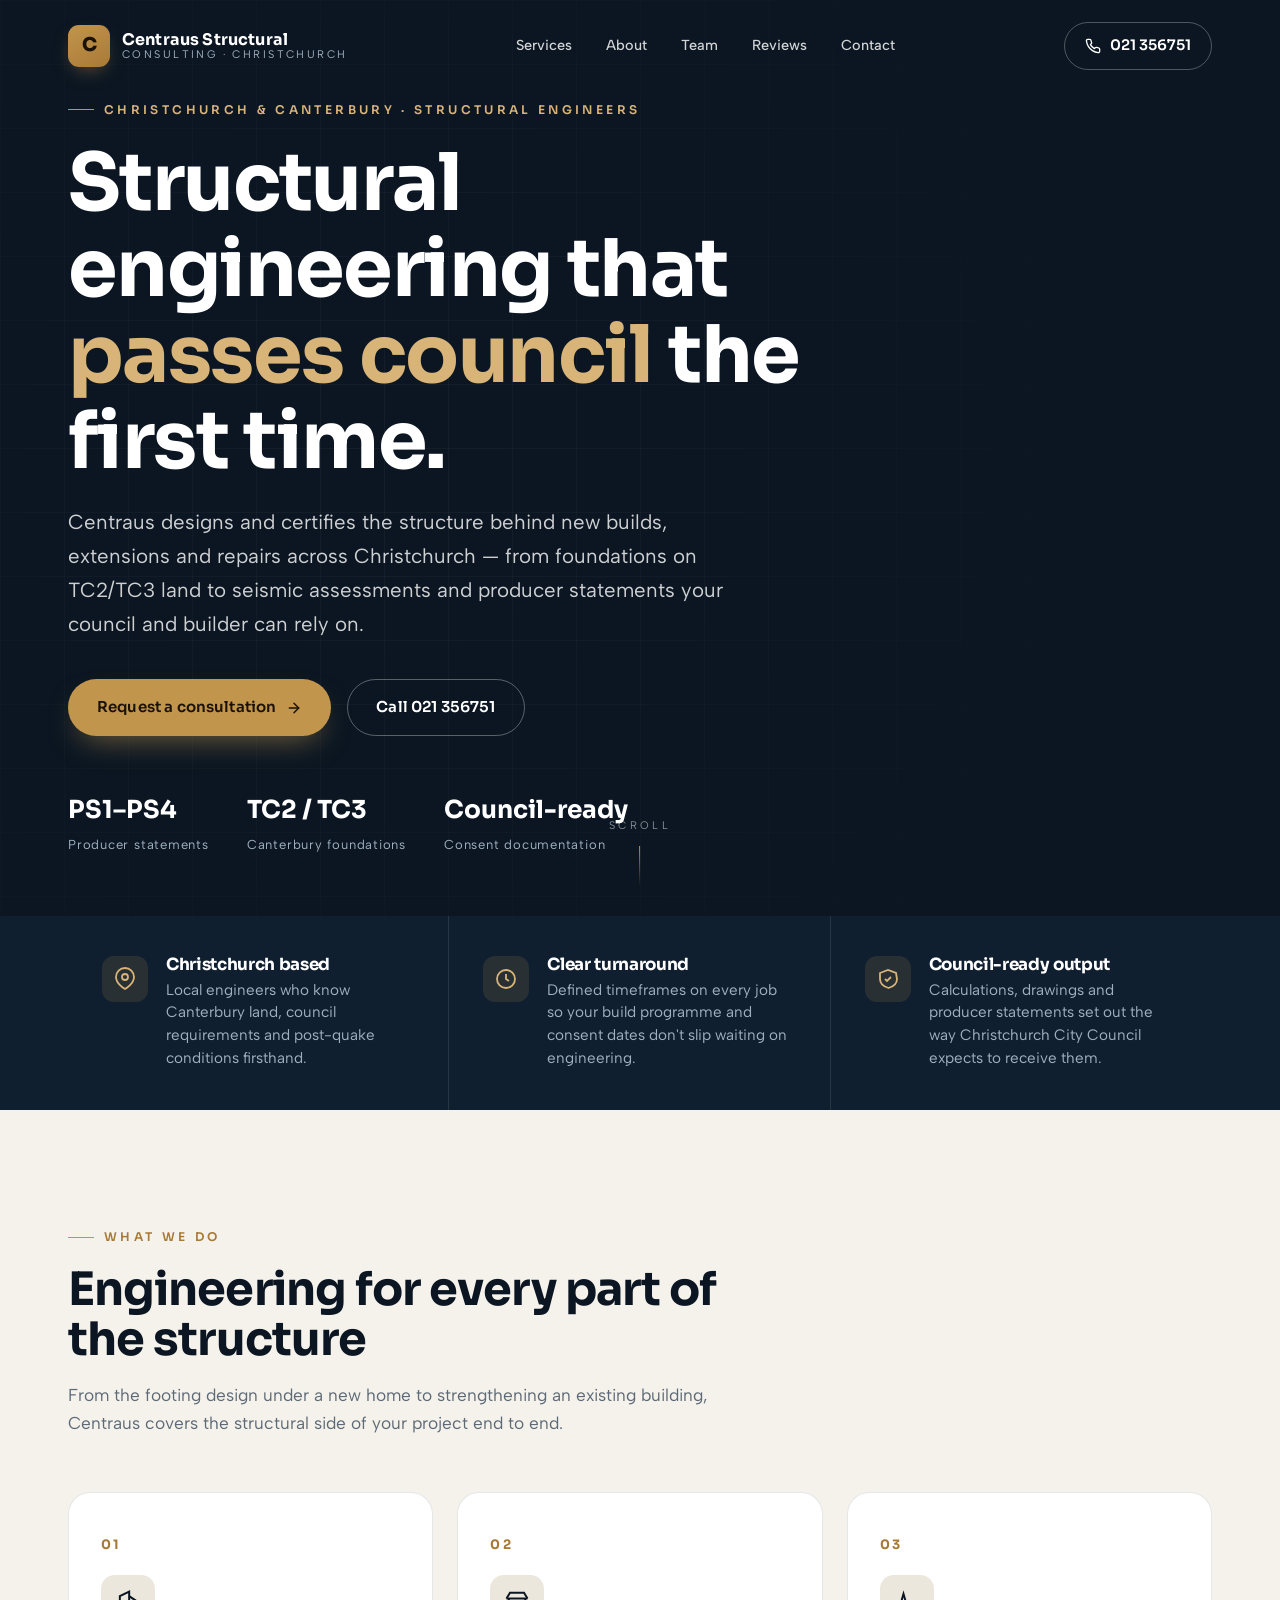
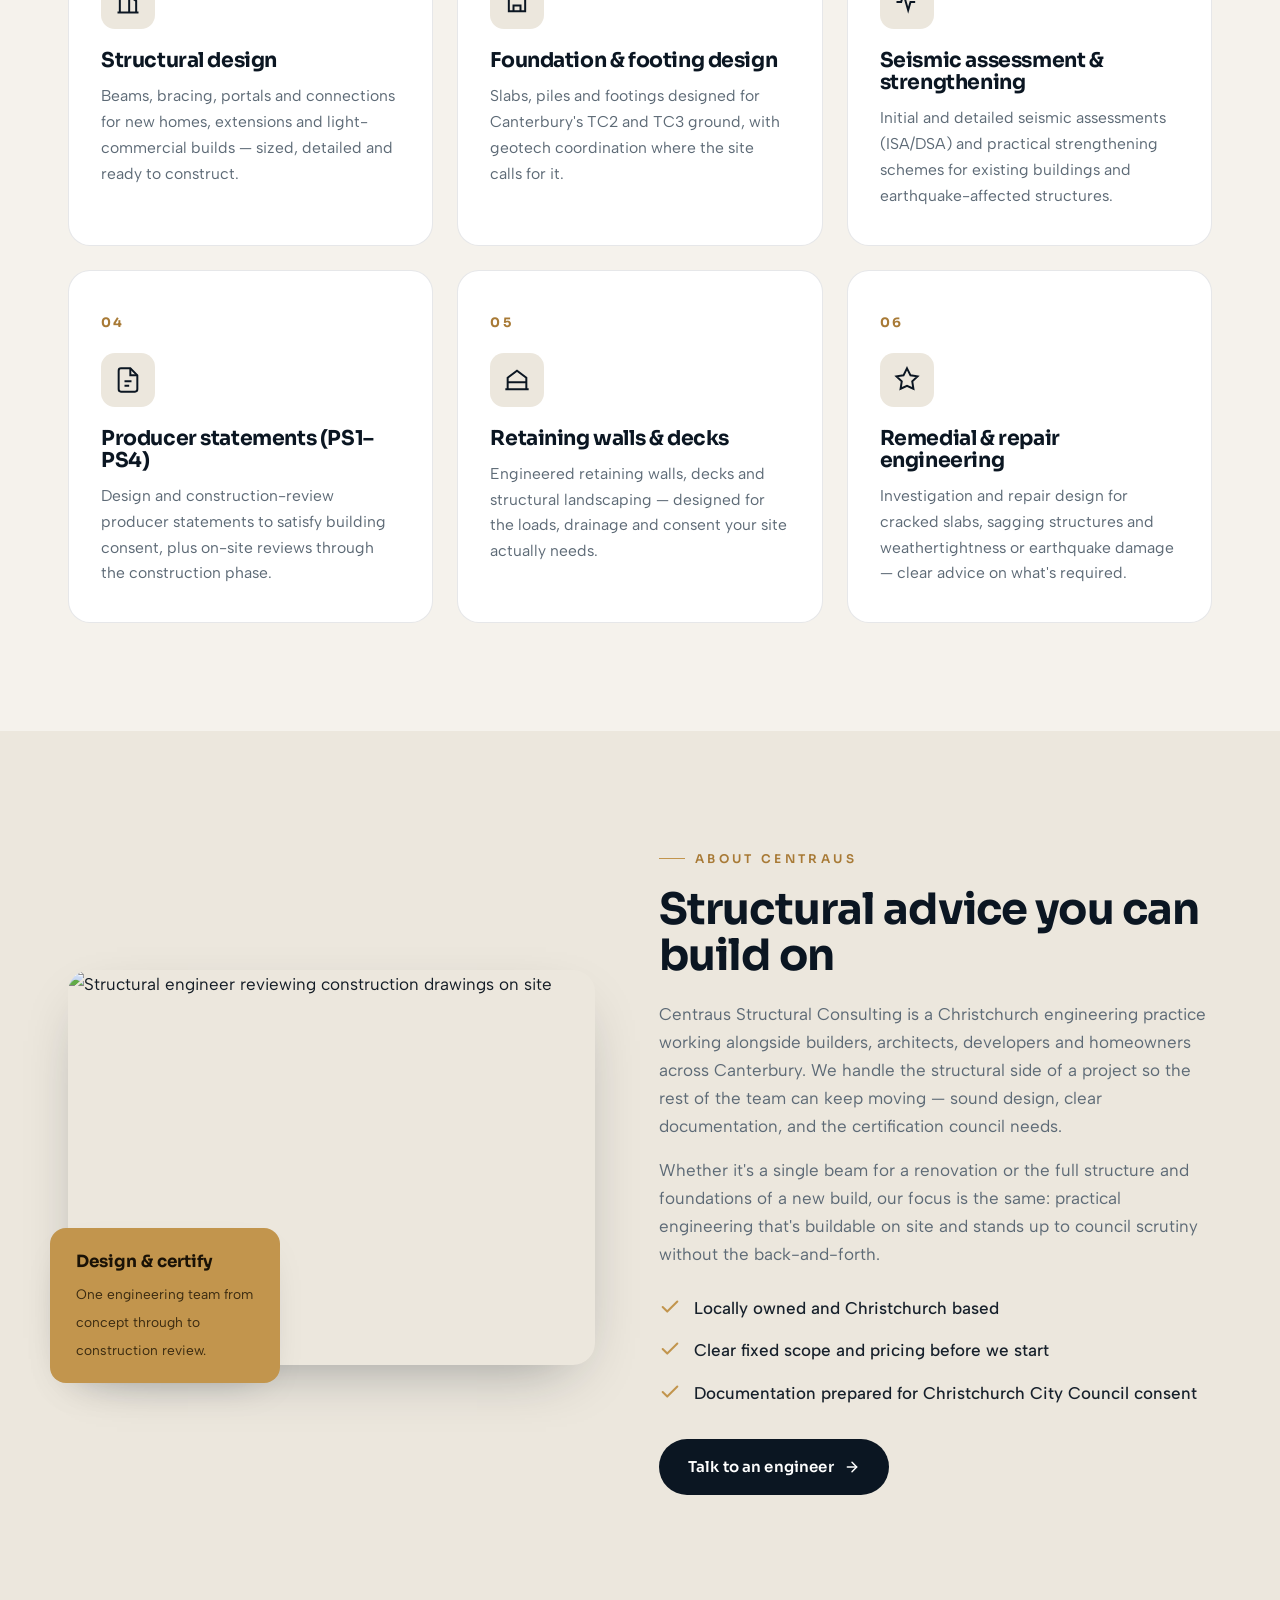
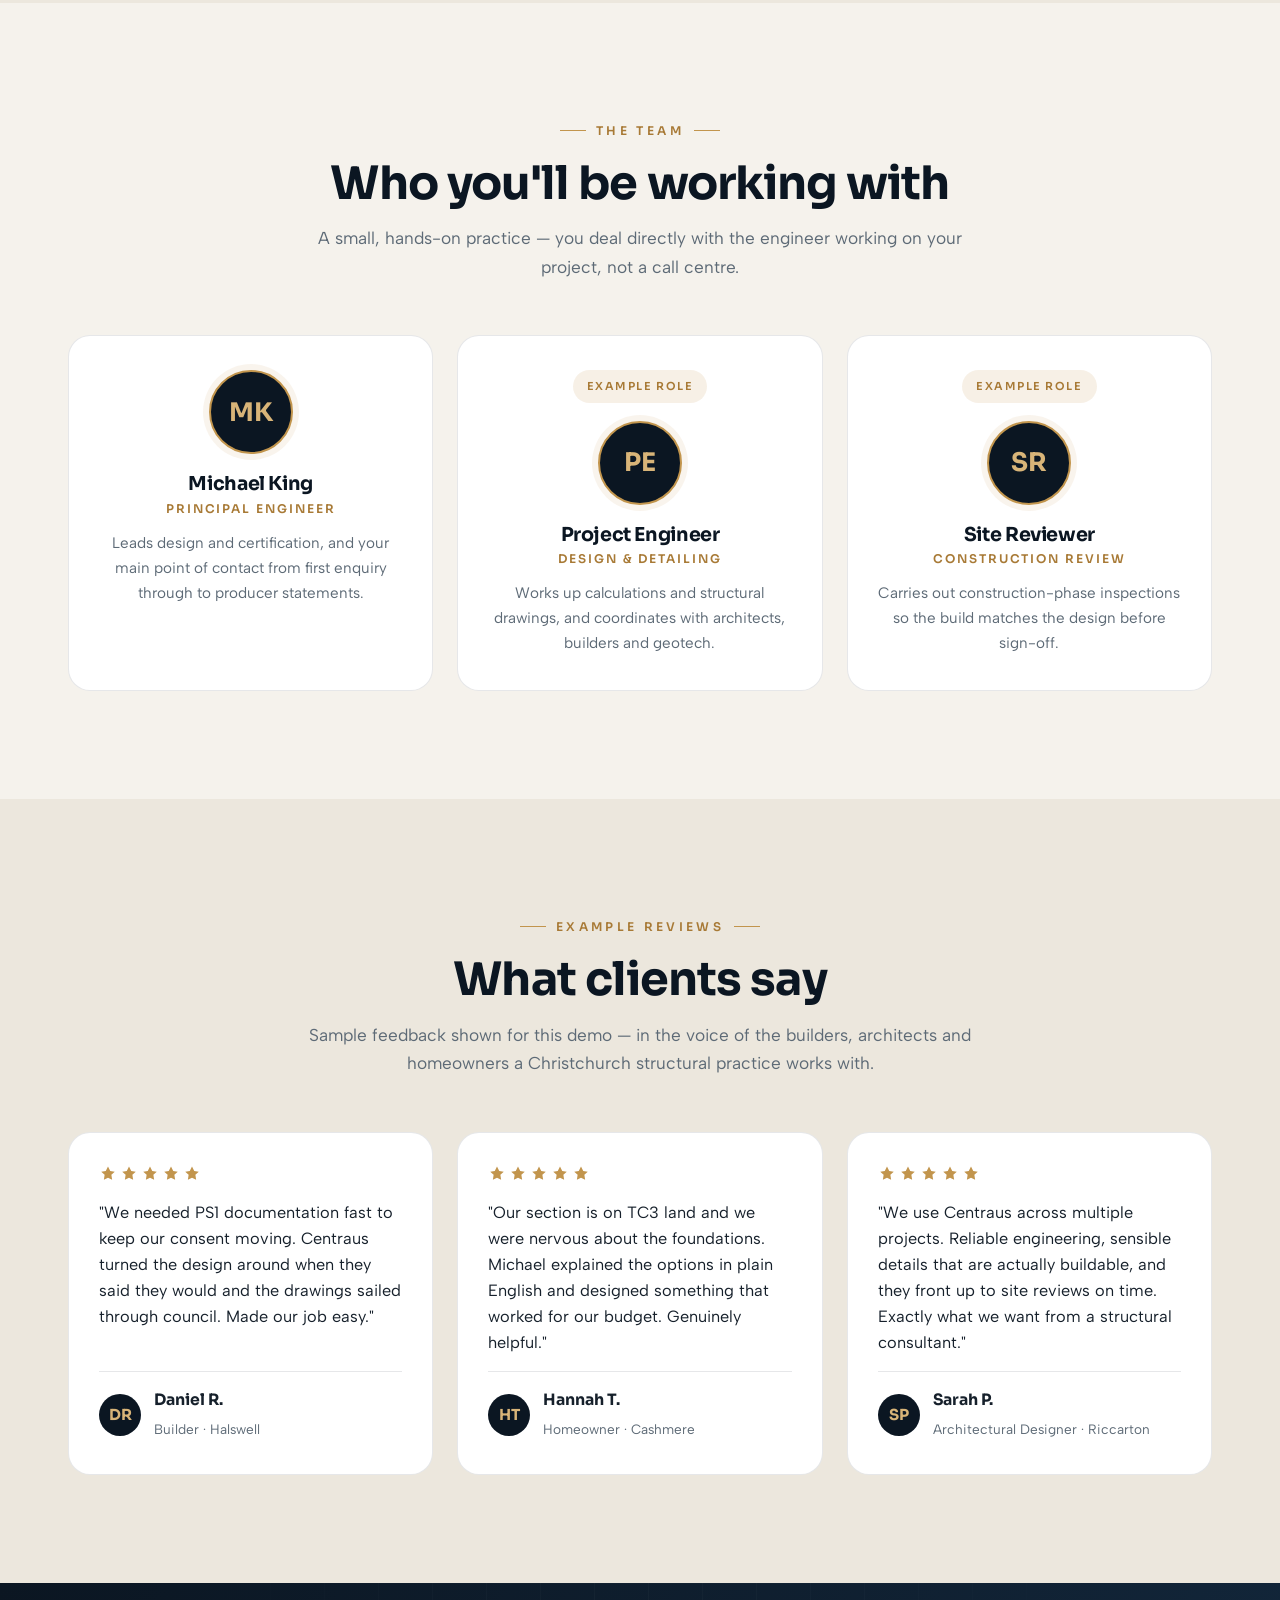
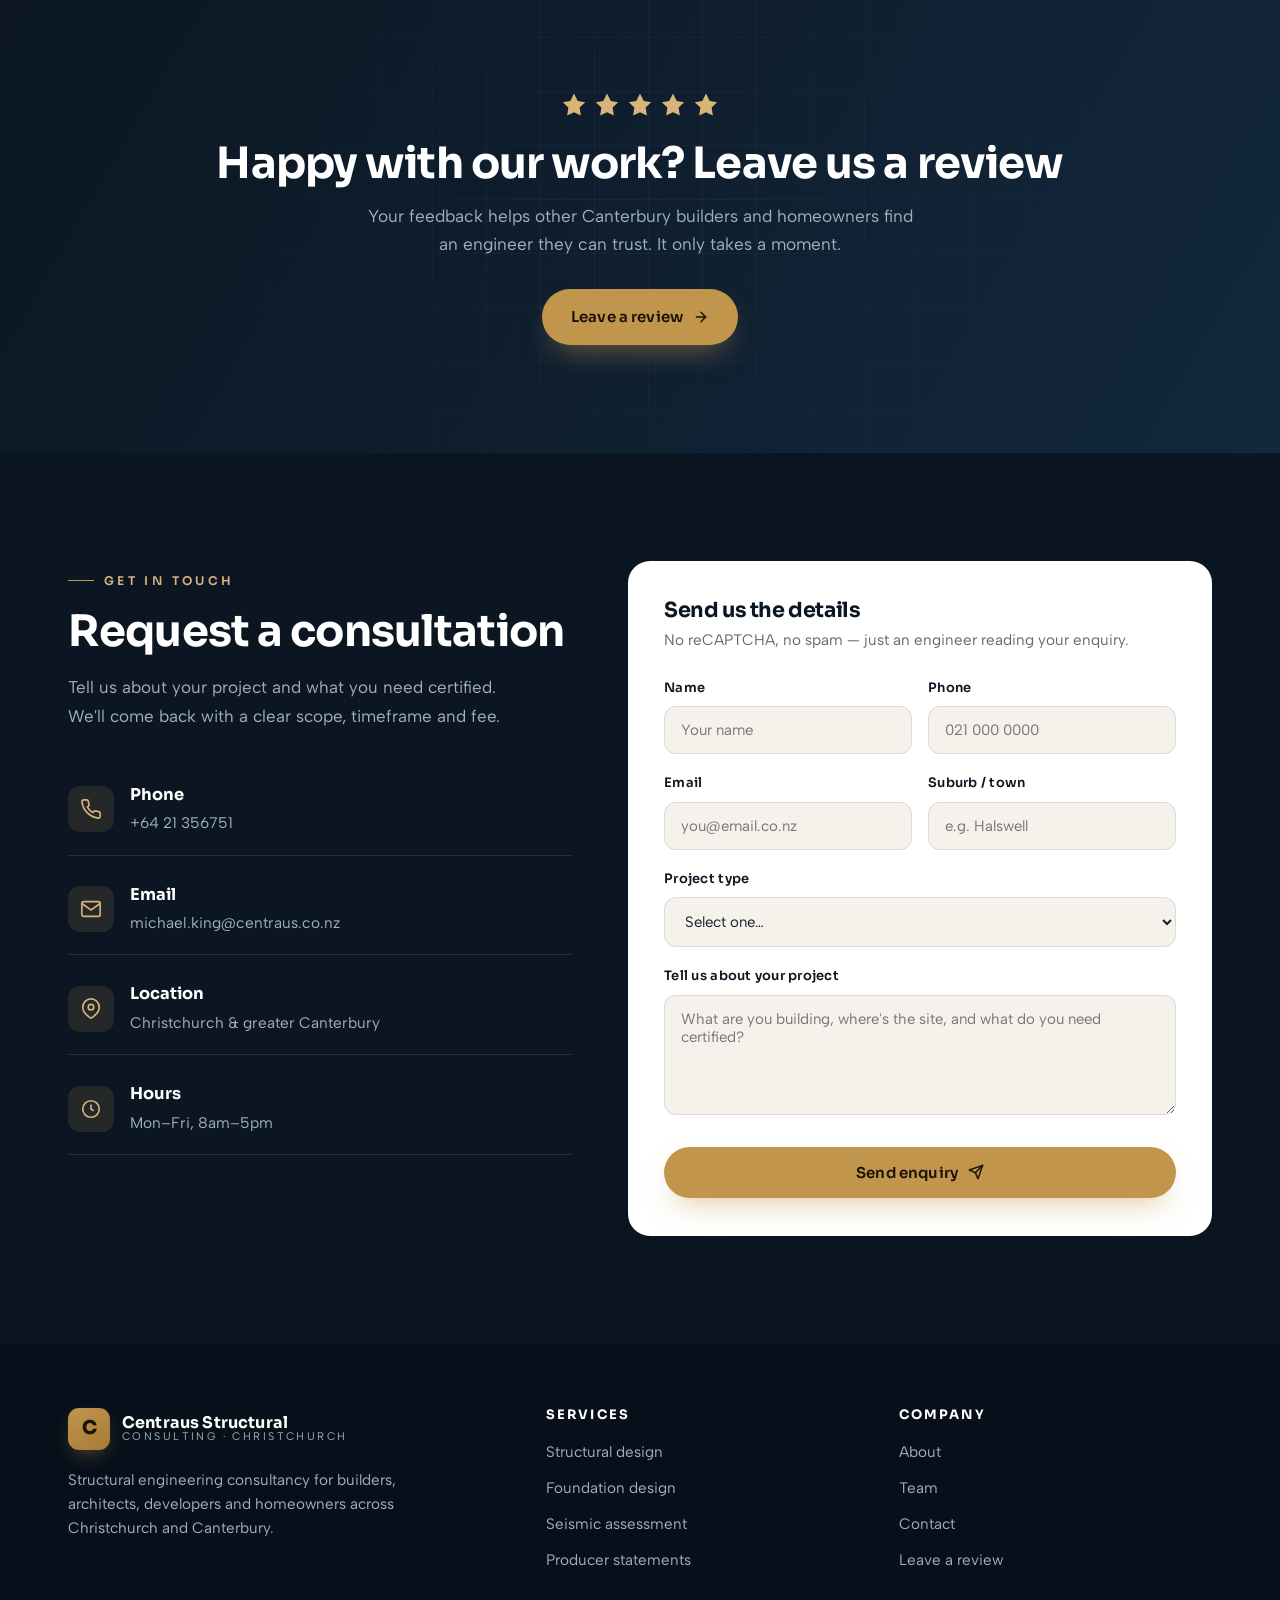
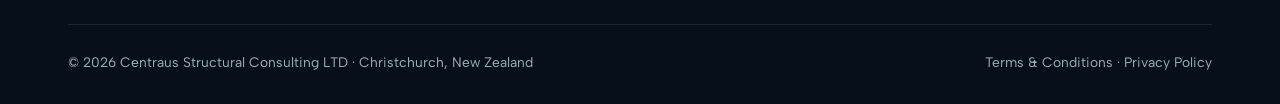
==== index.html @ 7e06d50e "Initial build: Centraus Structural Consulting LTD" ====
<!DOCTYPE html>
<html lang="en-NZ">
<head>
<meta charset="UTF-8">
<meta name="viewport" content="width=device-width, initial-scale=1.0">
<title>Centraus Structural Consulting LTD | Structural Engineers, Christchurch</title>
<meta name="description" content="Christchurch structural engineering consultancy. Structural design, foundation and seismic assessments, producer statements and council-ready documentation for builders, architects, developers and homeowners.">
<meta property="og:title" content="Centraus Structural Consulting LTD | Structural Engineers, Christchurch">
<meta property="og:description" content="Council-ready structural engineering across Christchurch and Canterbury — design, foundations, seismic assessments and producer statements.">
<meta property="og:type" content="website">
<meta property="og:image" content="https://images.unsplash.com/photo-1503387762-592deb58ef4e?w=1200&q=80&auto=format&fit=crop">
<link rel="icon" href="data:image/svg+xml,%3Csvg xmlns='http://www.w3.org/2000/svg' viewBox='0 0 100 100'%3E%3Crect width='100' height='100' rx='22' fill='%230b1622'/%3E%3Ctext x='50' y='68' font-family='Arial' font-size='54' font-weight='bold' fill='%23c2954d' text-anchor='middle'%3EC%3C/text%3E%3C/svg%3E">
<link rel="preconnect" href="https://fonts.googleapis.com">
<link rel="preconnect" href="https://fonts.gstatic.com" crossorigin>
<link href="https://fonts.googleapis.com/css2?family=Sora:wght@400;600;700;800&family=Albert+Sans:wght@400;500;600;700&display=swap" rel="stylesheet">
<link rel="stylesheet" href="styles.css">
</head>
<body>

<!-- Intro overlay -->
<div class="intro" id="intro">
  <div class="intro-mark">CENTR<span>A</span>US</div>
  <div class="intro-bar"></div>
  <div class="intro-sub">Structural Consulting · Christchurch</div>
</div>

<!-- Nav -->
<header class="nav" id="nav">
  <div class="wrap nav-inner">
    <a href="index.html" class="brand">
      <div class="brand-logo">C</div>
      <div class="brand-text">
        <span class="brand-name">Centraus Structural</span>
        <span class="brand-tag">Consulting · Christchurch</span>
      </div>
    </a>
    <nav class="nav-links" id="navLinks">
      <a href="#services">Services</a>
      <a href="#about">About</a>
      <a href="#team">Team</a>
      <a href="#reviews">Reviews</a>
      <a href="#contact">Contact</a>
    </nav>
    <a href="tel:+6421356751" class="nav-phone">
      <svg width="16" height="16" viewBox="0 0 24 24" fill="none" stroke="currentColor" stroke-width="2" stroke-linecap="round" stroke-linejoin="round"><path d="M22 16.92v3a2 2 0 0 1-2.18 2 19.79 19.79 0 0 1-8.63-3.07 19.5 19.5 0 0 1-6-6 19.79 19.79 0 0 1-3.07-8.67A2 2 0 0 1 4.11 2h3a2 2 0 0 1 2 1.72c.13.96.36 1.9.7 2.81a2 2 0 0 1-.45 2.11L8.09 9.91a16 16 0 0 0 6 6l1.27-1.27a2 2 0 0 1 2.11-.45c.91.34 1.85.57 2.81.7A2 2 0 0 1 22 16.92z"/></svg>
      021 356751
    </a>
    <button class="nav-toggle" id="navToggle" aria-label="Menu"><span></span><span></span><span></span></button>
  </div>
</header>

<!-- Hero -->
<section class="hero" id="home">
  <div class="hero-slides" id="heroSlides">
    <div class="hero-slide active" style="background-image:url('https://images.unsplash.com/photo-1503387762-592deb58ef4e?w=1900&q=80&auto=format&fit=crop')"></div>
    <div class="hero-slide" data-bg="https://images.unsplash.com/photo-1541888946425-d81bb19240f5?w=1900&q=80&auto=format&fit=crop"></div>
    <div class="hero-slide" data-bg="https://images.unsplash.com/photo-1590725140246-20acdee442be?w=1900&q=80&auto=format&fit=crop"></div>
    <div class="hero-slide" data-bg="https://images.unsplash.com/photo-1504307651254-35680f356dfd?w=1900&q=80&auto=format&fit=crop"></div>
  </div>
  <div class="hero-overlay"></div>
  <div class="hero-grid-lines"></div>
  <div class="hero-inner wrap">
    <span class="eyebrow hero-eyebrow">Christchurch &amp; Canterbury · Structural Engineers</span>
    <h1>Structural engineering that <em>passes council</em> the first time.</h1>
    <p class="hero-lead">Centraus designs and certifies the structure behind new builds, extensions and repairs across Christchurch — from foundations on TC2/TC3 land to seismic assessments and producer statements your council and builder can rely on.</p>
    <div class="hero-cta">
      <a href="#contact" class="btn btn-primary">Request a consultation
        <svg width="16" height="16" viewBox="0 0 24 24" fill="none" stroke="currentColor" stroke-width="2.2" stroke-linecap="round" stroke-linejoin="round"><line x1="5" y1="12" x2="19" y2="12"/><polyline points="12 5 19 12 12 19"/></svg>
      </a>
      <a href="tel:+6421356751" class="btn btn-ghost">Call 021 356751</a>
    </div>
    <div class="hero-meta">
      <div class="mi"><b>PS1–PS4</b><span>Producer statements</span></div>
      <div class="mi"><b>TC2 / TC3</b><span>Canterbury foundations</span></div>
      <div class="mi"><b>Council-ready</b><span>Consent documentation</span></div>
    </div>
  </div>
  <div class="scroll-hint">Scroll</div>
</section>

<!-- Trust strip -->
<section class="trust">
  <div class="wrap">
    <div class="trust-grid">
      <div class="trust-item reveal">
        <div class="trust-ic"><svg viewBox="0 0 24 24" fill="none" stroke="currentColor" stroke-width="1.8"><path d="M21 10c0 7-9 12-9 12s-9-5-9-12a9 9 0 0 1 18 0z"/><circle cx="12" cy="10" r="3"/></svg></div>
        <div><h4>Christchurch based</h4><p>Local engineers who know Canterbury land, council requirements and post-quake conditions firsthand.</p></div>
      </div>
      <div class="trust-item reveal d1">
        <div class="trust-ic"><svg viewBox="0 0 24 24" fill="none" stroke="currentColor" stroke-width="1.8"><circle cx="12" cy="12" r="9"/><polyline points="12 7 12 12 15 14"/></svg></div>
        <div><h4>Clear turnaround</h4><p>Defined timeframes on every job so your build programme and consent dates don't slip waiting on engineering.</p></div>
      </div>
      <div class="trust-item reveal d2">
        <div class="trust-ic"><svg viewBox="0 0 24 24" fill="none" stroke="currentColor" stroke-width="1.8"><path d="M9 12l2 2 4-4"/><path d="M21 12c0 5-3.5 7.5-8.5 9C7.5 19.5 4 17 4 12V6l8-3 8 3z"/></svg></div>
        <div><h4>Council-ready output</h4><p>Calculations, drawings and producer statements set out the way Christchurch City Council expects to receive them.</p></div>
      </div>
    </div>
  </div>
</section>

<!-- Services -->
<section class="sec band-light" id="services">
  <div class="wrap">
    <div class="sec-head reveal">
      <span class="eyebrow">What we do</span>
      <h2>Engineering for every part of the structure</h2>
      <p>From the footing design under a new home to strengthening an existing building, Centraus covers the structural side of your project end to end.</p>
    </div>
    <div class="svc-grid">
      <article class="svc-card reveal">
        <span class="svc-num">01</span>
        <div class="svc-ic"><svg viewBox="0 0 24 24" fill="none" stroke="currentColor" stroke-width="1.7"><path d="M3 21h18"/><path d="M5 21V7l8-4v18"/><path d="M19 21V11l-6-4"/><path d="M9 9v.01M9 12v.01M9 15v.01"/></svg></div>
        <h3>Structural design</h3>
        <p>Beams, bracing, portals and connections for new homes, extensions and light-commercial builds — sized, detailed and ready to construct.</p>
      </article>
      <article class="svc-card reveal d1">
        <span class="svc-num">02</span>
        <div class="svc-ic"><svg viewBox="0 0 24 24" fill="none" stroke="currentColor" stroke-width="1.7"><path d="M3 9h18"/><path d="M3 9l3-5h12l3 5"/><path d="M5 9v11h14V9"/><path d="M9 20v-5h6v5"/></svg></div>
        <h3>Foundation &amp; footing design</h3>
        <p>Slabs, piles and footings designed for Canterbury's TC2 and TC3 ground, with geotech coordination where the site calls for it.</p>
      </article>
      <article class="svc-card reveal d2">
        <span class="svc-num">03</span>
        <div class="svc-ic"><svg viewBox="0 0 24 24" fill="none" stroke="currentColor" stroke-width="1.7"><path d="M3 12h4l2-7 4 14 2-7h4"/></svg></div>
        <h3>Seismic assessment &amp; strengthening</h3>
        <p>Initial and detailed seismic assessments (ISA/DSA) and practical strengthening schemes for existing buildings and earthquake-affected structures.</p>
      </article>
      <article class="svc-card reveal">
        <span class="svc-num">04</span>
        <div class="svc-ic"><svg viewBox="0 0 24 24" fill="none" stroke="currentColor" stroke-width="1.7"><path d="M14 2H6a2 2 0 0 0-2 2v16a2 2 0 0 0 2 2h12a2 2 0 0 0 2-2V8z"/><polyline points="14 2 14 8 20 8"/><line x1="9" y1="13" x2="15" y2="13"/><line x1="9" y1="17" x2="13" y2="17"/></svg></div>
        <h3>Producer statements (PS1–PS4)</h3>
        <p>Design and construction-review producer statements to satisfy building consent, plus on-site reviews through the construction phase.</p>
      </article>
      <article class="svc-card reveal d1">
        <span class="svc-num">05</span>
        <div class="svc-ic"><svg viewBox="0 0 24 24" fill="none" stroke="currentColor" stroke-width="1.7"><path d="M2 20h20"/><path d="M4 20V10l8-6 8 6v10"/><path d="M4 14h16"/></svg></div>
        <h3>Retaining walls &amp; decks</h3>
        <p>Engineered retaining walls, decks and structural landscaping — designed for the loads, drainage and consent your site actually needs.</p>
      </article>
      <article class="svc-card reveal d2">
        <span class="svc-num">06</span>
        <div class="svc-ic"><svg viewBox="0 0 24 24" fill="none" stroke="currentColor" stroke-width="1.7"><path d="M12 2l3 6 6 .9-4.5 4.2 1 6.4L12 17l-5.5 2.5 1-6.4L3 8.9 9 8z"/></svg></div>
        <h3>Remedial &amp; repair engineering</h3>
        <p>Investigation and repair design for cracked slabs, sagging structures and weathertightness or earthquake damage — clear advice on what's required.</p>
      </article>
    </div>
  </div>
</section>

<!-- About -->
<section class="sec band-bone" id="about">
  <div class="wrap about-grid">
    <div class="about-media reveal">
      <div class="about-img">
        <img src="https://images.unsplash.com/photo-1581094794329-c8112a89af12?w=1100&q=80&auto=format&fit=crop" alt="Structural engineer reviewing construction drawings on site" loading="lazy" width="1100" height="825">
      </div>
      <div class="about-tag">
        <b>Design &amp; certify</b>
        <span>One engineering team from concept through to construction review.</span>
      </div>
    </div>
    <div class="about-copy reveal d1">
      <span class="eyebrow">About Centraus</span>
      <h2>Structural advice you can build on</h2>
      <p>Centraus Structural Consulting is a Christchurch engineering practice working alongside builders, architects, developers and homeowners across Canterbury. We handle the structural side of a project so the rest of the team can keep moving — sound design, clear documentation, and the certification council needs.</p>
      <p>Whether it's a single beam for a renovation or the full structure and foundations of a new build, our focus is the same: practical engineering that's buildable on site and stands up to council scrutiny without the back-and-forth.</p>
      <ul class="checklist">
        <li><svg viewBox="0 0 24 24" fill="none" stroke="currentColor" stroke-width="2.2" stroke-linecap="round" stroke-linejoin="round"><polyline points="20 6 9 17 4 12"/></svg>Locally owned and Christchurch based</li>
        <li><svg viewBox="0 0 24 24" fill="none" stroke="currentColor" stroke-width="2.2" stroke-linecap="round" stroke-linejoin="round"><polyline points="20 6 9 17 4 12"/></svg>Clear fixed scope and pricing before we start</li>
        <li><svg viewBox="0 0 24 24" fill="none" stroke="currentColor" stroke-width="2.2" stroke-linecap="round" stroke-linejoin="round"><polyline points="20 6 9 17 4 12"/></svg>Documentation prepared for Christchurch City Council consent</li>
      </ul>
      <a href="#contact" class="btn btn-dark">Talk to an engineer
        <svg width="16" height="16" viewBox="0 0 24 24" fill="none" stroke="currentColor" stroke-width="2.2" stroke-linecap="round" stroke-linejoin="round"><line x1="5" y1="12" x2="19" y2="12"/><polyline points="12 5 19 12 12 19"/></svg>
      </a>
    </div>
  </div>
</section>

<!-- Team -->
<section class="sec band-light" id="team">
  <div class="wrap">
    <div class="sec-head center reveal">
      <span class="eyebrow center">The team</span>
      <h2>Who you'll be working with</h2>
      <p>A small, hands-on practice — you deal directly with the engineer working on your project, not a call centre.</p>
    </div>
    <div class="crew-grid">
      <article class="crew-card reveal">
        <div class="crew-avatar">MK</div>
        <h3>Michael King</h3>
        <div class="crew-role">Principal Engineer</div>
        <p>Leads design and certification, and your main point of contact from first enquiry through to producer statements.</p>
      </article>
      <article class="crew-card reveal d1">
        <span class="badge">Example role</span>
        <div class="crew-avatar">PE</div>
        <h3>Project Engineer</h3>
        <div class="crew-role">Design &amp; Detailing</div>
        <p>Works up calculations and structural drawings, and coordinates with architects, builders and geotech.</p>
      </article>
      <article class="crew-card reveal d2">
        <span class="badge">Example role</span>
        <div class="crew-avatar">SR</div>
        <h3>Site Reviewer</h3>
        <div class="crew-role">Construction Review</div>
        <p>Carries out construction-phase inspections so the build matches the design before sign-off.</p>
      </article>
    </div>
  </div>
</section>

<!-- Reviews -->
<section class="sec band-bone" id="reviews">
  <div class="wrap">
    <div class="sec-head center reveal">
      <span class="eyebrow center">Example reviews</span>
      <h2>What clients say</h2>
      <p>Sample feedback shown for this demo — in the voice of the builders, architects and homeowners a Christchurch structural practice works with.</p>
    </div>
    <div class="rev-grid">
      <article class="rev-card reveal">
        <div class="stars">
          <svg viewBox="0 0 24 24" fill="currentColor"><path d="M12 2l3 6 6 .9-4.5 4.2 1 6.4L12 17l-5.5 2.5 1-6.4L3 8.9 9 8z"/></svg>
          <svg viewBox="0 0 24 24" fill="currentColor"><path d="M12 2l3 6 6 .9-4.5 4.2 1 6.4L12 17l-5.5 2.5 1-6.4L3 8.9 9 8z"/></svg>
          <svg viewBox="0 0 24 24" fill="currentColor"><path d="M12 2l3 6 6 .9-4.5 4.2 1 6.4L12 17l-5.5 2.5 1-6.4L3 8.9 9 8z"/></svg>
          <svg viewBox="0 0 24 24" fill="currentColor"><path d="M12 2l3 6 6 .9-4.5 4.2 1 6.4L12 17l-5.5 2.5 1-6.4L3 8.9 9 8z"/></svg>
          <svg viewBox="0 0 24 24" fill="currentColor"><path d="M12 2l3 6 6 .9-4.5 4.2 1 6.4L12 17l-5.5 2.5 1-6.4L3 8.9 9 8z"/></svg>
        </div>
        <p>"We needed PS1 documentation fast to keep our consent moving. Centraus turned the design around when they said they would and the drawings sailed through council. Made our job easy."</p>
        <div class="rev-who"><div class="rev-ini">DR</div><div><b>Daniel R.</b><span>Builder · Halswell</span></div></div>
      </article>
      <article class="rev-card reveal d1">
        <div class="stars">
          <svg viewBox="0 0 24 24" fill="currentColor"><path d="M12 2l3 6 6 .9-4.5 4.2 1 6.4L12 17l-5.5 2.5 1-6.4L3 8.9 9 8z"/></svg>
          <svg viewBox="0 0 24 24" fill="currentColor"><path d="M12 2l3 6 6 .9-4.5 4.2 1 6.4L12 17l-5.5 2.5 1-6.4L3 8.9 9 8z"/></svg>
          <svg viewBox="0 0 24 24" fill="currentColor"><path d="M12 2l3 6 6 .9-4.5 4.2 1 6.4L12 17l-5.5 2.5 1-6.4L3 8.9 9 8z"/></svg>
          <svg viewBox="0 0 24 24" fill="currentColor"><path d="M12 2l3 6 6 .9-4.5 4.2 1 6.4L12 17l-5.5 2.5 1-6.4L3 8.9 9 8z"/></svg>
          <svg viewBox="0 0 24 24" fill="currentColor"><path d="M12 2l3 6 6 .9-4.5 4.2 1 6.4L12 17l-5.5 2.5 1-6.4L3 8.9 9 8z"/></svg>
        </div>
        <p>"Our section is on TC3 land and we were nervous about the foundations. Michael explained the options in plain English and designed something that worked for our budget. Genuinely helpful."</p>
        <div class="rev-who"><div class="rev-ini">HT</div><div><b>Hannah T.</b><span>Homeowner · Cashmere</span></div></div>
      </article>
      <article class="rev-card reveal d2">
        <div class="stars">
          <svg viewBox="0 0 24 24" fill="currentColor"><path d="M12 2l3 6 6 .9-4.5 4.2 1 6.4L12 17l-5.5 2.5 1-6.4L3 8.9 9 8z"/></svg>
          <svg viewBox="0 0 24 24" fill="currentColor"><path d="M12 2l3 6 6 .9-4.5 4.2 1 6.4L12 17l-5.5 2.5 1-6.4L3 8.9 9 8z"/></svg>
          <svg viewBox="0 0 24 24" fill="currentColor"><path d="M12 2l3 6 6 .9-4.5 4.2 1 6.4L12 17l-5.5 2.5 1-6.4L3 8.9 9 8z"/></svg>
          <svg viewBox="0 0 24 24" fill="currentColor"><path d="M12 2l3 6 6 .9-4.5 4.2 1 6.4L12 17l-5.5 2.5 1-6.4L3 8.9 9 8z"/></svg>
          <svg viewBox="0 0 24 24" fill="currentColor"><path d="M12 2l3 6 6 .9-4.5 4.2 1 6.4L12 17l-5.5 2.5 1-6.4L3 8.9 9 8z"/></svg>
        </div>
        <p>"We use Centraus across multiple projects. Reliable engineering, sensible details that are actually buildable, and they front up to site reviews on time. Exactly what we want from a structural consultant."</p>
        <div class="rev-who"><div class="rev-ini">SP</div><div><b>Sarah P.</b><span>Architectural Designer · Riccarton</span></div></div>
      </article>
    </div>
  </div>
</section>

<!-- Review funnel banner -->
<section class="sec funnel">
  <div class="wrap">
    <div class="stars">
      <svg viewBox="0 0 24 24" fill="currentColor"><path d="M12 2l3 6 6 .9-4.5 4.2 1 6.4L12 17l-5.5 2.5 1-6.4L3 8.9 9 8z"/></svg>
      <svg viewBox="0 0 24 24" fill="currentColor"><path d="M12 2l3 6 6 .9-4.5 4.2 1 6.4L12 17l-5.5 2.5 1-6.4L3 8.9 9 8z"/></svg>
      <svg viewBox="0 0 24 24" fill="currentColor"><path d="M12 2l3 6 6 .9-4.5 4.2 1 6.4L12 17l-5.5 2.5 1-6.4L3 8.9 9 8z"/></svg>
      <svg viewBox="0 0 24 24" fill="currentColor"><path d="M12 2l3 6 6 .9-4.5 4.2 1 6.4L12 17l-5.5 2.5 1-6.4L3 8.9 9 8z"/></svg>
      <svg viewBox="0 0 24 24" fill="currentColor"><path d="M12 2l3 6 6 .9-4.5 4.2 1 6.4L12 17l-5.5 2.5 1-6.4L3 8.9 9 8z"/></svg>
    </div>
    <h2>Happy with our work? Leave us a review</h2>
    <p>Your feedback helps other Canterbury builders and homeowners find an engineer they can trust. It only takes a moment.</p>
    <a href="review.html" class="btn btn-primary">Leave a review
      <svg width="16" height="16" viewBox="0 0 24 24" fill="none" stroke="currentColor" stroke-width="2.2" stroke-linecap="round" stroke-linejoin="round"><line x1="5" y1="12" x2="19" y2="12"/><polyline points="12 5 19 12 12 19"/></svg>
    </a>
  </div>
</section>

<!-- Contact -->
<section class="sec band-dark" id="contact">
  <div class="wrap contact-grid">
    <div class="contact-info reveal">
      <span class="eyebrow">Get in touch</span>
      <h2>Request a consultation</h2>
      <p>Tell us about your project and what you need certified. We'll come back with a clear scope, timeframe and fee.</p>
      <div class="cinfo-list">
        <div class="cinfo">
          <div class="cinfo-ic"><svg viewBox="0 0 24 24" fill="none" stroke="currentColor" stroke-width="1.8"><path d="M22 16.92v3a2 2 0 0 1-2.18 2 19.79 19.79 0 0 1-8.63-3.07 19.5 19.5 0 0 1-6-6 19.79 19.79 0 0 1-3.07-8.67A2 2 0 0 1 4.11 2h3a2 2 0 0 1 2 1.72c.13.96.36 1.9.7 2.81a2 2 0 0 1-.45 2.11L8.09 9.91a16 16 0 0 0 6 6l1.27-1.27a2 2 0 0 1 2.11-.45c.91.34 1.85.57 2.81.7A2 2 0 0 1 22 16.92z"/></svg></div>
          <div><b>Phone</b><a href="tel:+6421356751">+64 21 356751</a></div>
        </div>
        <div class="cinfo">
          <div class="cinfo-ic"><svg viewBox="0 0 24 24" fill="none" stroke="currentColor" stroke-width="1.8"><path d="M4 4h16a2 2 0 0 1 2 2v12a2 2 0 0 1-2 2H4a2 2 0 0 1-2-2V6a2 2 0 0 1 2-2z"/><polyline points="22,6 12,13 2,6"/></svg></div>
          <div><b>Email</b><a href="mailto:michael.king@centraus.co.nz">michael.king@centraus.co.nz</a></div>
        </div>
        <div class="cinfo">
          <div class="cinfo-ic"><svg viewBox="0 0 24 24" fill="none" stroke="currentColor" stroke-width="1.8"><path d="M21 10c0 7-9 12-9 12s-9-5-9-12a9 9 0 0 1 18 0z"/><circle cx="12" cy="10" r="3"/></svg></div>
          <div><b>Location</b><span>Christchurch &amp; greater Canterbury</span></div>
        </div>
        <div class="cinfo">
          <div class="cinfo-ic"><svg viewBox="0 0 24 24" fill="none" stroke="currentColor" stroke-width="1.8"><circle cx="12" cy="12" r="9"/><polyline points="12 7 12 12 15 14"/></svg></div>
          <div><b>Hours</b><span>Mon–Fri, 8am–5pm</span></div>
        </div>
      </div>
    </div>
    <div class="form-card reveal d1">
      <h3>Send us the details</h3>
      <p class="fsub">No reCAPTCHA, no spam — just an engineer reading your enquiry.</p>
      <form action="https://formsubmit.co/michael.king@centraus.co.nz" method="POST">
        <input type="hidden" name="_subject" value="New enquiry — Centraus Structural Consulting website">
        <input type="hidden" name="_captcha" value="false">
        <input type="hidden" name="_template" value="table">
        <input type="text" name="_honey" style="display:none">
        <div class="field-row">
          <div class="field">
            <label for="name">Name</label>
            <input id="name" type="text" name="Name" placeholder="Your name" required>
          </div>
          <div class="field">
            <label for="phone">Phone</label>
            <input id="phone" type="tel" name="Phone" placeholder="021 000 0000" required>
          </div>
        </div>
        <div class="field-row">
          <div class="field">
            <label for="email">Email</label>
            <input id="email" type="email" name="Email" placeholder="you@email.co.nz" required>
          </div>
          <div class="field">
            <label for="suburb">Suburb / town</label>
            <input id="suburb" type="text" name="Suburb" placeholder="e.g. Halswell">
          </div>
        </div>
        <div class="field">
          <label for="ptype">Project type</label>
          <select id="ptype" name="Project type">
            <option value="">Select one…</option>
            <option>New build — structural design</option>
            <option>Extension / renovation</option>
            <option>Foundation / footing design</option>
            <option>Seismic assessment or strengthening</option>
            <option>Producer statement (PS1–PS4)</option>
            <option>Retaining wall / deck</option>
            <option>Remedial / repair engineering</option>
            <option>Something else</option>
          </select>
        </div>
        <div class="field">
          <label for="msg">Tell us about your project</label>
          <textarea id="msg" name="Project details" placeholder="What are you building, where's the site, and what do you need certified?" required></textarea>
        </div>
        <button type="submit" class="btn btn-primary">Send enquiry
          <svg width="16" height="16" viewBox="0 0 24 24" fill="none" stroke="currentColor" stroke-width="2.2" stroke-linecap="round" stroke-linejoin="round"><line x1="22" y1="2" x2="11" y2="13"/><polygon points="22 2 15 22 11 13 2 9 22 2"/></svg>
        </button>
      </form>
    </div>
  </div>
</section>

<!-- Footer -->
<footer>
  <div class="wrap">
    <div class="foot-grid">
      <div class="foot-brand">
        <a href="index.html" class="brand">
          <div class="brand-logo">C</div>
          <div class="brand-text">
            <span class="brand-name">Centraus Structural</span>
            <span class="brand-tag">Consulting · Christchurch</span>
          </div>
        </a>
        <p>Structural engineering consultancy for builders, architects, developers and homeowners across Christchurch and Canterbury.</p>
      </div>
      <div class="foot-col">
        <h4>Services</h4>
        <a href="#services">Structural design</a>
        <a href="#services">Foundation design</a>
        <a href="#services">Seismic assessment</a>
        <a href="#services">Producer statements</a>
      </div>
      <div class="foot-col">
        <h4>Company</h4>
        <a href="#about">About</a>
        <a href="#team">Team</a>
        <a href="#contact">Contact</a>
        <a href="review.html">Leave a review</a>
      </div>
    </div>
    <div class="foot-bottom">
      <span>© <span id="year"></span> Centraus Structural Consulting LTD · Christchurch, New Zealand</span>
      <span><a href="terms.html">Terms &amp; Conditions</a> · <a href="privacy.html">Privacy Policy</a></span>
    </div>
  </div>
</footer>

<script src="main.js"></script>
</body>
</html>
---- styles.css ----
/* ===========================================================
   Centraus Structural Consulting LTD
   Archetype: Premium  ·  Fonts: Sora + Albert Sans
   Accent: warm bronze on deep navy
   =========================================================== */

:root{
  --navy:#0b1622;
  --navy-2:#0f1f30;
  --navy-3:#13283d;
  --bone:#f5f2ec;
  --bone-2:#ece7dd;
  --ink:#16202b;
  --paper:#ffffff;
  --muted:#5d6a76;
  --muted-light:#9fb0bf;
  --line:rgba(13,27,42,.10);
  --line-dark:rgba(255,255,255,.10);
  --bronze:#c2954d;
  --bronze-soft:#d8b478;
  --bronze-deep:#a87a36;
  --radius:14px;
  --radius-lg:22px;
  --shadow:0 22px 60px -28px rgba(11,22,34,.45);
  --shadow-soft:0 14px 40px -24px rgba(11,22,34,.35);
  --maxw:1200px;
  --ease:cubic-bezier(.22,.61,.36,1);
}

*{box-sizing:border-box;margin:0;padding:0}
html{scroll-behavior:smooth}
body{
  font-family:"Albert Sans",-apple-system,BlinkMacSystemFont,"Segoe UI",sans-serif;
  color:var(--ink);
  background:var(--bone);
  line-height:1.65;
  font-size:17px;
  -webkit-font-smoothing:antialiased;
  overflow-x:hidden;
}
h1,h2,h3,h4{font-family:"Sora",sans-serif;font-weight:700;line-height:1.08;letter-spacing:-.02em;color:var(--navy)}
a{color:inherit;text-decoration:none}
img{display:block;max-width:100%}
.wrap{width:100%;max-width:var(--maxw);margin:0 auto;padding:0 28px}

.eyebrow{
  font-family:"Sora",sans-serif;
  font-size:12px;font-weight:600;letter-spacing:.28em;text-transform:uppercase;
  color:var(--bronze-deep);
  display:inline-flex;align-items:center;gap:10px;
}
.eyebrow::before{content:"";width:26px;height:1px;background:var(--bronze)}
.eyebrow.center::after{content:"";width:26px;height:1px;background:var(--bronze)}
.eyebrow.center{justify-content:center}

.btn{
  display:inline-flex;align-items:center;justify-content:center;gap:10px;
  font-family:"Sora",sans-serif;font-weight:600;font-size:15px;letter-spacing:.01em;
  padding:15px 28px;border-radius:50px;cursor:pointer;border:1px solid transparent;
  transition:transform .35s var(--ease),background .35s var(--ease),box-shadow .35s var(--ease),color .35s var(--ease);
}
.btn-primary{background:var(--bronze);color:#1a1206;box-shadow:0 14px 30px -12px rgba(194,149,77,.6)}
.btn-primary:hover{background:var(--bronze-soft);transform:translateY(-3px)}
.btn-ghost{background:transparent;color:#fff;border-color:rgba(255,255,255,.32)}
.btn-ghost:hover{background:rgba(255,255,255,.08);border-color:#fff;transform:translateY(-3px)}
.btn-dark{background:var(--navy);color:#fff}
.btn-dark:hover{background:var(--navy-3);transform:translateY(-3px)}

/* ---------- Intro overlay ---------- */
.intro{
  position:fixed;inset:0;z-index:2000;background:var(--navy);
  display:flex;align-items:center;justify-content:center;flex-direction:column;gap:18px;
  transition:opacity .8s var(--ease),visibility .8s var(--ease);
}
.intro.done{opacity:0;visibility:hidden}
.intro-mark{
  font-family:"Sora",sans-serif;font-weight:800;letter-spacing:.04em;color:#fff;
  font-size:clamp(26px,5vw,46px);opacity:0;transform:translateY(14px);
  animation:introUp .9s var(--ease) .15s forwards;
}
.intro-mark span{color:var(--bronze)}
.intro-sub{
  font-family:"Sora",sans-serif;font-size:12px;letter-spacing:.34em;text-transform:uppercase;
  color:var(--muted-light);opacity:0;transform:translateY(10px);
  animation:introUp .9s var(--ease) .35s forwards;
}
.intro-bar{width:0;height:2px;background:var(--bronze);animation:introBar 1.1s var(--ease) .2s forwards}
@keyframes introUp{to{opacity:1;transform:translateY(0)}}
@keyframes introBar{to{width:180px}}

/* ---------- Nav ---------- */
header.nav{
  position:fixed;top:0;left:0;right:0;z-index:1000;
  transition:background .4s var(--ease),box-shadow .4s var(--ease),padding .4s var(--ease);
  padding:22px 0;
}
header.nav.scrolled{background:rgba(11,22,34,.92);backdrop-filter:blur(14px);padding:14px 0;box-shadow:0 10px 30px -18px rgba(0,0,0,.6)}
.nav-inner{display:flex;align-items:center;justify-content:space-between}
.brand{display:flex;align-items:center;gap:12px;color:#fff}
.brand-logo{
  width:42px;height:42px;border-radius:11px;display:grid;place-items:center;
  background:linear-gradient(150deg,var(--bronze),var(--bronze-deep));
  font-family:"Sora",sans-serif;font-weight:800;color:#1a1206;font-size:19px;
  box-shadow:0 8px 20px -8px rgba(194,149,77,.6);
}
.brand-text{display:flex;flex-direction:column;line-height:1.1}
.brand-name{font-family:"Sora",sans-serif;font-weight:700;font-size:16px;letter-spacing:.01em}
.brand-tag{font-size:11px;letter-spacing:.22em;text-transform:uppercase;color:var(--muted-light)}
.nav-links{display:flex;align-items:center;gap:34px}
.nav-links a{color:rgba(255,255,255,.82);font-size:14.5px;font-weight:500;transition:color .25s}
.nav-links a:hover{color:var(--bronze-soft)}
.nav-phone{display:inline-flex;align-items:center;gap:9px;color:#fff;font-family:"Sora",sans-serif;font-weight:600;font-size:14.5px;border:1px solid rgba(255,255,255,.28);padding:11px 20px;border-radius:50px;transition:.3s}
.nav-phone:hover{background:var(--bronze);color:#1a1206;border-color:var(--bronze)}
.nav-toggle{display:none;background:none;border:none;cursor:pointer;flex-direction:column;gap:5px}
.nav-toggle span{width:26px;height:2px;background:#fff;display:block;transition:.3s}

/* ---------- Hero ---------- */
.hero{position:relative;min-height:100vh;display:flex;align-items:center;background:var(--navy);overflow:hidden}
.hero-slides{position:absolute;inset:0;z-index:0}
.hero-slide{position:absolute;inset:0;background-size:cover;background-position:center;opacity:0;transform:scale(1.06);transition:opacity 1.6s var(--ease),transform 7s linear;filter:saturate(.82) contrast(1.04)}
.hero-slide.active{opacity:1;transform:scale(1)}
.hero-overlay{position:absolute;inset:0;z-index:1;background:linear-gradient(105deg,rgba(11,22,34,.92) 0%,rgba(11,22,34,.74) 45%,rgba(11,22,34,.5) 100%)}
.hero-grid-lines{position:absolute;inset:0;z-index:1;background-image:linear-gradient(rgba(255,255,255,.04) 1px,transparent 1px),linear-gradient(90deg,rgba(255,255,255,.04) 1px,transparent 1px);background-size:64px 64px;mask-image:radial-gradient(circle at 30% 50%,#000,transparent 80%)}
.hero-inner{position:relative;z-index:2;width:100%;padding-top:90px;padding-bottom:60px}
.hero-eyebrow{color:var(--bronze-soft)}
.hero h1{color:#fff;font-size:clamp(2.5rem,6.2vw,5rem);margin:22px 0 22px;max-width:14ch}
.hero h1 em{font-style:normal;color:var(--bronze-soft)}
.hero-lead{color:rgba(255,255,255,.8);font-size:clamp(1.05rem,1.6vw,1.28rem);max-width:54ch;margin-bottom:38px}
.hero-cta{display:flex;gap:16px;flex-wrap:wrap}
.hero-meta{display:flex;gap:38px;margin-top:54px;flex-wrap:wrap}
.hero-meta .mi{display:flex;flex-direction:column;gap:3px}
.hero-meta .mi b{font-family:"Sora",sans-serif;color:#fff;font-size:1.55rem;font-weight:700}
.hero-meta .mi span{color:var(--muted-light);font-size:13px;letter-spacing:.06em}
.scroll-hint{position:absolute;bottom:30px;left:50%;transform:translateX(-50%);z-index:2;color:rgba(255,255,255,.5);font-size:11px;letter-spacing:.3em;text-transform:uppercase;display:flex;flex-direction:column;align-items:center;gap:10px}
.scroll-hint::after{content:"";width:1px;height:40px;background:linear-gradient(var(--bronze),transparent);animation:scrollPulse 2s ease-in-out infinite}
@keyframes scrollPulse{0%,100%{opacity:.3;transform:scaleY(.6)}50%{opacity:1;transform:scaleY(1)}}

/* ---------- Sections ---------- */
section{position:relative}
.band-light{background:var(--bone)}
.band-bone{background:var(--bone-2)}
.band-paper{background:var(--paper)}
.band-dark{background:var(--navy);color:#fff}
.sec{padding:108px 0}
.sec-head{max-width:680px;margin-bottom:54px}
.sec-head.center{margin-left:auto;margin-right:auto;text-align:center}
.sec-head h2{font-size:clamp(2rem,3.6vw,2.9rem);margin:18px 0 16px}
.sec-head p{color:var(--muted);font-size:1.08rem}
.band-dark .sec-head h2{color:#fff}
.band-dark .sec-head p{color:var(--muted-light)}

/* reveal */
.reveal{opacity:0;transform:translateY(30px);transition:opacity .8s var(--ease),transform .8s var(--ease)}
.reveal.in{opacity:1;transform:none}
.reveal.d1{transition-delay:.08s}.reveal.d2{transition-delay:.16s}.reveal.d3{transition-delay:.24s}.reveal.d4{transition-delay:.32s}

/* ---------- Trust strip ---------- */
.trust{background:var(--navy-2);color:#fff;padding:0}
.trust-grid{display:grid;grid-template-columns:repeat(3,1fr)}
.trust-item{padding:40px 34px;display:flex;gap:18px;align-items:flex-start;border-right:1px solid var(--line-dark)}
.trust-item:last-child{border-right:none}
.trust-ic{flex-shrink:0;width:46px;height:46px;border-radius:12px;display:grid;place-items:center;background:rgba(194,149,77,.14);color:var(--bronze-soft)}
.trust-ic svg{width:24px;height:24px}
.trust-item h4{color:#fff;font-size:1.05rem;margin-bottom:5px}
.trust-item p{color:var(--muted-light);font-size:.95rem;line-height:1.5}

/* ---------- Services ---------- */
.svc-grid{display:grid;grid-template-columns:repeat(3,1fr);gap:24px}
.svc-card{
  background:var(--paper);border:1px solid var(--line);border-radius:var(--radius-lg);
  padding:36px 32px;position:relative;overflow:hidden;
  transition:transform .45s var(--ease),box-shadow .45s var(--ease),border-color .45s var(--ease);
}
.svc-card::before{content:"";position:absolute;left:0;top:0;height:3px;width:0;background:var(--bronze);transition:width .5s var(--ease)}
.svc-card:hover{transform:translateY(-8px);box-shadow:var(--shadow);border-color:rgba(194,149,77,.4)}
.svc-card:hover::before{width:100%}
.svc-num{font-family:"Sora",sans-serif;font-weight:700;font-size:13px;letter-spacing:.18em;color:var(--bronze-deep)}
.svc-ic{width:54px;height:54px;border-radius:14px;background:var(--bone-2);display:grid;place-items:center;margin:18px 0 20px;color:var(--navy);transition:.4s}
.svc-card:hover .svc-ic{background:var(--navy);color:var(--bronze-soft)}
.svc-ic svg{width:28px;height:28px}
.svc-card h3{font-size:1.28rem;margin-bottom:12px}
.svc-card p{color:var(--muted);font-size:.98rem}

/* ---------- About ---------- */
.about-grid{display:grid;grid-template-columns:1fr 1.05fr;gap:64px;align-items:center}
.about-media{position:relative}
.about-img{border-radius:var(--radius-lg);overflow:hidden;box-shadow:var(--shadow);aspect-ratio:4/3}
.about-img img{width:100%;height:100%;object-fit:cover;filter:saturate(.82) contrast(1.04)}
.about-tag{position:absolute;left:-18px;bottom:-18px;background:var(--bronze);color:#1a1206;padding:20px 26px;border-radius:16px;box-shadow:var(--shadow-soft);max-width:230px}
.about-tag b{font-family:"Sora",sans-serif;display:block;font-size:1.05rem;margin-bottom:3px}
.about-tag span{font-size:.86rem;color:#3a2a10;line-height:1.4}
.about-copy h2{font-size:clamp(2rem,3.4vw,2.7rem);margin:18px 0 20px}
.about-copy p{color:var(--muted);margin-bottom:16px}
.checklist{list-style:none;margin:26px 0 32px;display:grid;gap:14px}
.checklist li{display:flex;gap:13px;align-items:flex-start;font-weight:500;color:var(--ink)}
.checklist li svg{flex-shrink:0;width:22px;height:22px;color:var(--bronze);margin-top:2px}

/* ---------- Crew ---------- */
.crew-grid{display:grid;grid-template-columns:repeat(3,1fr);gap:24px}
.crew-card{background:var(--paper);border:1px solid var(--line);border-radius:var(--radius-lg);padding:34px 30px;text-align:center;transition:transform .4s var(--ease),box-shadow .4s var(--ease)}
.crew-card:hover{transform:translateY(-6px);box-shadow:var(--shadow-soft)}
.crew-avatar{width:84px;height:84px;border-radius:50%;margin:0 auto 20px;display:grid;place-items:center;background:var(--navy);color:var(--bronze-soft);font-family:"Sora",sans-serif;font-weight:700;font-size:1.6rem;border:2px solid var(--bronze);box-shadow:0 0 0 6px rgba(194,149,77,.1)}
.crew-card h3{font-size:1.2rem;margin-bottom:4px}
.crew-role{color:var(--bronze-deep);font-family:"Sora",sans-serif;font-size:12px;font-weight:600;letter-spacing:.16em;text-transform:uppercase;margin-bottom:12px}
.crew-card p{color:var(--muted);font-size:.95rem}
.badge{display:inline-flex;align-items:center;gap:8px;background:rgba(194,149,77,.14);color:var(--bronze-deep);font-family:"Sora",sans-serif;font-size:11px;font-weight:600;letter-spacing:.14em;text-transform:uppercase;padding:7px 14px;border-radius:50px;margin-bottom:18px}

/* ---------- Reviews ---------- */
.rev-grid{display:grid;grid-template-columns:repeat(3,1fr);gap:24px}
.rev-card{background:var(--paper);border:1px solid var(--line);border-radius:var(--radius-lg);padding:32px 30px;display:flex;flex-direction:column;gap:16px;transition:transform .4s var(--ease),box-shadow .4s var(--ease)}
.rev-card:hover{transform:translateY(-6px);box-shadow:var(--shadow-soft)}
.stars{display:flex;gap:3px;color:var(--bronze)}
.stars svg{width:18px;height:18px}
.rev-card p{color:var(--ink);font-size:1.02rem;line-height:1.6;flex:1}
.rev-who{display:flex;align-items:center;gap:13px;border-top:1px solid var(--line);padding-top:16px}
.rev-ini{width:42px;height:42px;border-radius:50%;background:var(--navy);color:var(--bronze-soft);display:grid;place-items:center;font-family:"Sora",sans-serif;font-weight:700;font-size:.95rem}
.rev-who b{font-family:"Sora",sans-serif;font-size:.98rem;display:block}
.rev-who span{color:var(--muted);font-size:.85rem}

/* ---------- Review funnel banner ---------- */
.funnel{background:linear-gradient(120deg,var(--navy) 0%,var(--navy-3) 100%);color:#fff;text-align:center;position:relative;overflow:hidden}
.funnel::after{content:"";position:absolute;inset:0;background-image:linear-gradient(rgba(255,255,255,.04) 1px,transparent 1px),linear-gradient(90deg,rgba(255,255,255,.04) 1px,transparent 1px);background-size:54px 54px;mask-image:radial-gradient(circle at 50% 40%,#000,transparent 75%)}
.funnel .wrap{position:relative;z-index:1}
.funnel .stars{justify-content:center;margin:0 auto 20px;color:var(--bronze-soft)}
.funnel .stars svg{width:30px;height:30px}
.funnel h2{color:#fff;font-size:clamp(1.9rem,3.4vw,2.7rem);margin-bottom:14px}
.funnel p{color:var(--muted-light);max-width:50ch;margin:0 auto 30px;font-size:1.08rem}

/* ---------- Contact ---------- */
.contact-grid{display:grid;grid-template-columns:.95fr 1.1fr;gap:56px;align-items:start}
.contact-info .eyebrow{color:var(--bronze-soft)}
.contact-info h2{color:#fff;font-size:clamp(2rem,3.4vw,2.7rem);margin:18px 0 18px}
.contact-info>p{color:var(--muted-light);margin-bottom:34px;max-width:42ch}
.cinfo-list{display:grid;gap:8px}
.cinfo{display:flex;gap:16px;align-items:center;padding:18px 0;border-bottom:1px solid var(--line-dark)}
.cinfo-ic{width:46px;height:46px;border-radius:12px;background:rgba(194,149,77,.14);color:var(--bronze-soft);display:grid;place-items:center;flex-shrink:0}
.cinfo-ic svg{width:22px;height:22px}
.cinfo b{display:block;font-family:"Sora",sans-serif;color:#fff;font-size:1.02rem}
.cinfo span,.cinfo a{color:var(--muted-light);font-size:.96rem}
.cinfo a:hover{color:var(--bronze-soft)}
.form-card{background:var(--paper);border-radius:var(--radius-lg);padding:38px 36px;box-shadow:var(--shadow)}
.form-card h3{font-size:1.3rem;margin-bottom:6px}
.form-card .fsub{color:var(--muted);font-size:.95rem;margin-bottom:24px}
.field{margin-bottom:18px}
.field label{display:block;font-family:"Sora",sans-serif;font-size:13px;font-weight:600;color:var(--navy);margin-bottom:8px;letter-spacing:.02em}
.field input,.field select,.field textarea{
  width:100%;padding:14px 16px;border:1px solid var(--line);border-radius:12px;
  font-family:inherit;font-size:15px;color:var(--ink);background:var(--bone);transition:.25s;
}
.field input:focus,.field select:focus,.field textarea:focus{outline:none;border-color:var(--bronze);background:#fff;box-shadow:0 0 0 4px rgba(194,149,77,.12)}
.field textarea{resize:vertical;min-height:120px}
.field-row{display:grid;grid-template-columns:1fr 1fr;gap:16px}
.form-card .btn{width:100%;margin-top:6px}

/* ---------- Footer ---------- */
footer{background:#07101a;color:var(--muted-light);padding:64px 0 30px}
.foot-grid{display:grid;grid-template-columns:1.4fr 1fr 1fr;gap:40px;padding-bottom:40px;border-bottom:1px solid var(--line-dark)}
.foot-brand .brand{margin-bottom:18px}
.foot-brand p{font-size:.95rem;max-width:34ch;line-height:1.6}
.foot-col h4{color:#fff;font-size:13px;letter-spacing:.16em;text-transform:uppercase;margin-bottom:18px;font-family:"Sora",sans-serif}
.foot-col a,.foot-col span{display:block;color:var(--muted-light);font-size:.95rem;margin-bottom:11px;transition:color .25s}
.foot-col a:hover{color:var(--bronze-soft)}
.foot-bottom{display:flex;justify-content:space-between;align-items:center;padding-top:26px;flex-wrap:wrap;gap:12px;font-size:.86rem}
.foot-bottom a{color:var(--muted-light)}
.foot-bottom a:hover{color:var(--bronze-soft)}

/* ---------- Sub-page hero ---------- */
.subhero{background:var(--navy);color:#fff;padding:160px 0 80px;position:relative;overflow:hidden}
.subhero::after{content:"";position:absolute;inset:0;background-image:linear-gradient(rgba(255,255,255,.04) 1px,transparent 1px),linear-gradient(90deg,rgba(255,255,255,.04) 1px,transparent 1px);background-size:60px 60px;mask-image:radial-gradient(circle at 70% 30%,#000,transparent 75%)}
.subhero .wrap{position:relative;z-index:1}
.subhero h1{color:#fff;font-size:clamp(2.2rem,5vw,3.6rem);margin:18px 0 14px}
.subhero p{color:var(--muted-light);max-width:56ch;font-size:1.08rem}

/* ---------- Legal pages ---------- */
.legal{padding:72px 0 100px}
.legal-body{max-width:780px;margin:0 auto}
.legal-body h2{font-size:1.5rem;margin:38px 0 14px}
.legal-body p{color:var(--muted);margin-bottom:16px}
.legal-body ul{margin:0 0 16px 22px;color:var(--muted)}
.legal-body li{margin-bottom:8px}

/* ---------- Review page ---------- */
.review-wrap{min-height:100vh;display:flex;align-items:center;justify-content:center;background:var(--navy);padding:120px 20px 60px;position:relative;overflow:hidden}
.review-wrap::after{content:"";position:absolute;inset:0;background-image:linear-gradient(rgba(255,255,255,.04) 1px,transparent 1px),linear-gradient(90deg,rgba(255,255,255,.04) 1px,transparent 1px);background-size:60px 60px;mask-image:radial-gradient(circle at 50% 50%,#000,transparent 70%)}
.review-card{position:relative;z-index:1;background:var(--paper);border-radius:26px;max-width:560px;width:100%;padding:54px 44px;text-align:center;box-shadow:0 40px 90px -40px rgba(0,0,0,.7)}
.review-card .brand-logo{margin:0 auto 22px}
.review-card h1{font-size:1.9rem;margin-bottom:12px}
.review-card>p{color:var(--muted);margin-bottom:32px}
.star-pick{display:flex;justify-content:center;gap:10px;margin-bottom:14px;direction:rtl}
.star-pick button{background:none;border:none;cursor:pointer;color:#d8d2c6;transition:transform .2s,color .2s;padding:4px}
.star-pick button svg{width:48px;height:48px}
.star-pick button:hover,.star-pick button:hover ~ button,.star-pick button.lit,.star-pick button.lit ~ button{color:var(--bronze)}
.star-pick button:hover{transform:scale(1.15)}
.star-hint{color:var(--muted);font-size:.92rem;min-height:22px}
.review-foot{margin-top:30px;font-size:.86rem;color:var(--muted)}
.review-foot a{color:var(--bronze-deep);font-weight:600}

/* private feedback */
.fb-success{display:none;text-align:center;padding:20px 0}
.fb-success.show{display:block}
.fb-success svg{width:64px;height:64px;color:var(--bronze);margin-bottom:18px}
.fb-success h2{font-size:1.6rem;margin-bottom:10px}
.fb-success p{color:var(--muted)}

/* ---------- Responsive ---------- */
@media(max-width:960px){
  .nav-links,.nav-phone{display:none}
  .nav-toggle{display:flex}
  .nav-links.open{display:flex;position:absolute;top:100%;left:0;right:0;flex-direction:column;background:rgba(11,22,34,.97);backdrop-filter:blur(14px);padding:24px 28px;gap:20px;align-items:flex-start}
  .trust-grid,.svc-grid,.crew-grid,.rev-grid{grid-template-columns:1fr}
  .trust-item{border-right:none;border-bottom:1px solid var(--line-dark)}
  .about-grid,.contact-grid,.foot-grid{grid-template-columns:1fr;gap:40px}
  .about-tag{position:static;margin-top:18px;max-width:none}
  .sec{padding:74px 0}
  .hero-meta{gap:26px}
}
@media(max-width:560px){
  .wrap{padding:0 20px}
  .field-row{grid-template-columns:1fr}
  .hero-cta{flex-direction:column}
  .hero-cta .btn{width:100%}
  .foot-bottom{flex-direction:column;text-align:center}
}
@media(prefers-reduced-motion:reduce){
  .hero-slide{transition:opacity .4s linear;transform:none!important}
  .reveal{opacity:1;transform:none;transition:none}
  *{animation-duration:.01ms!important}
}
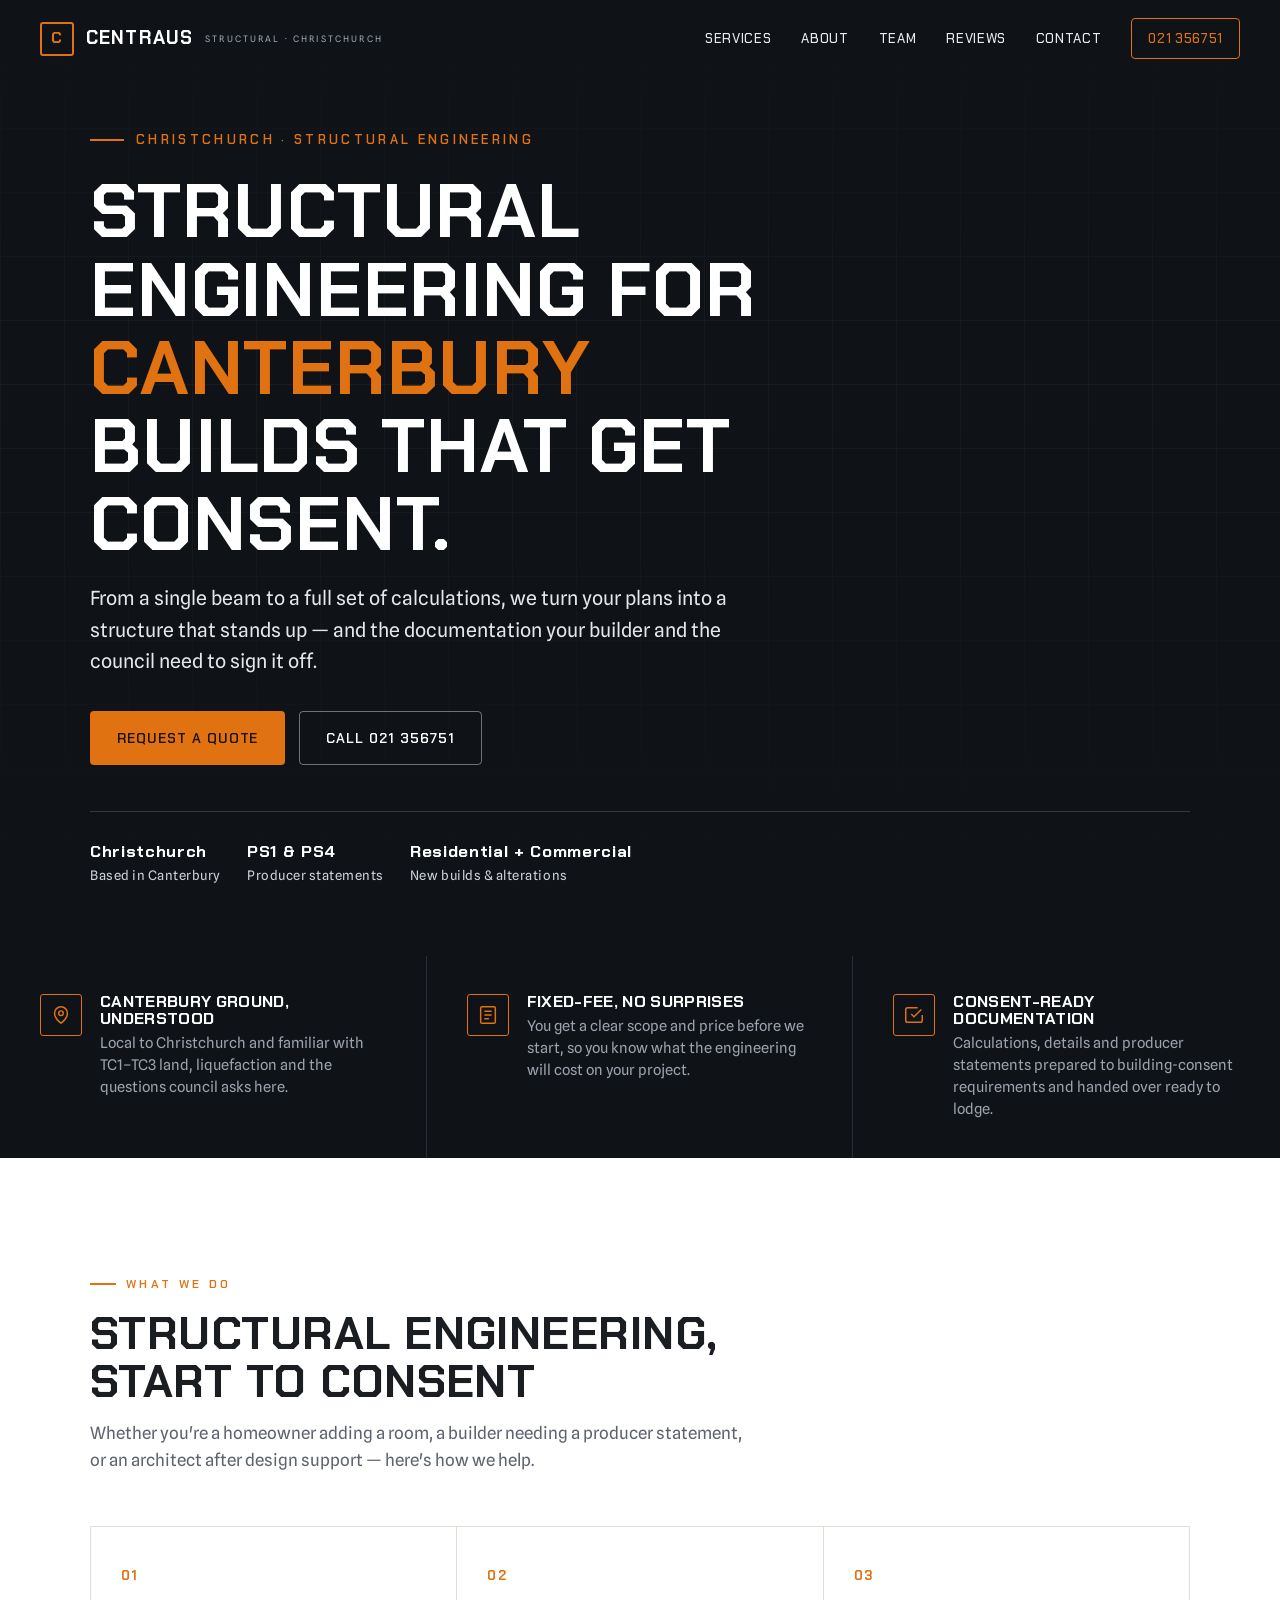
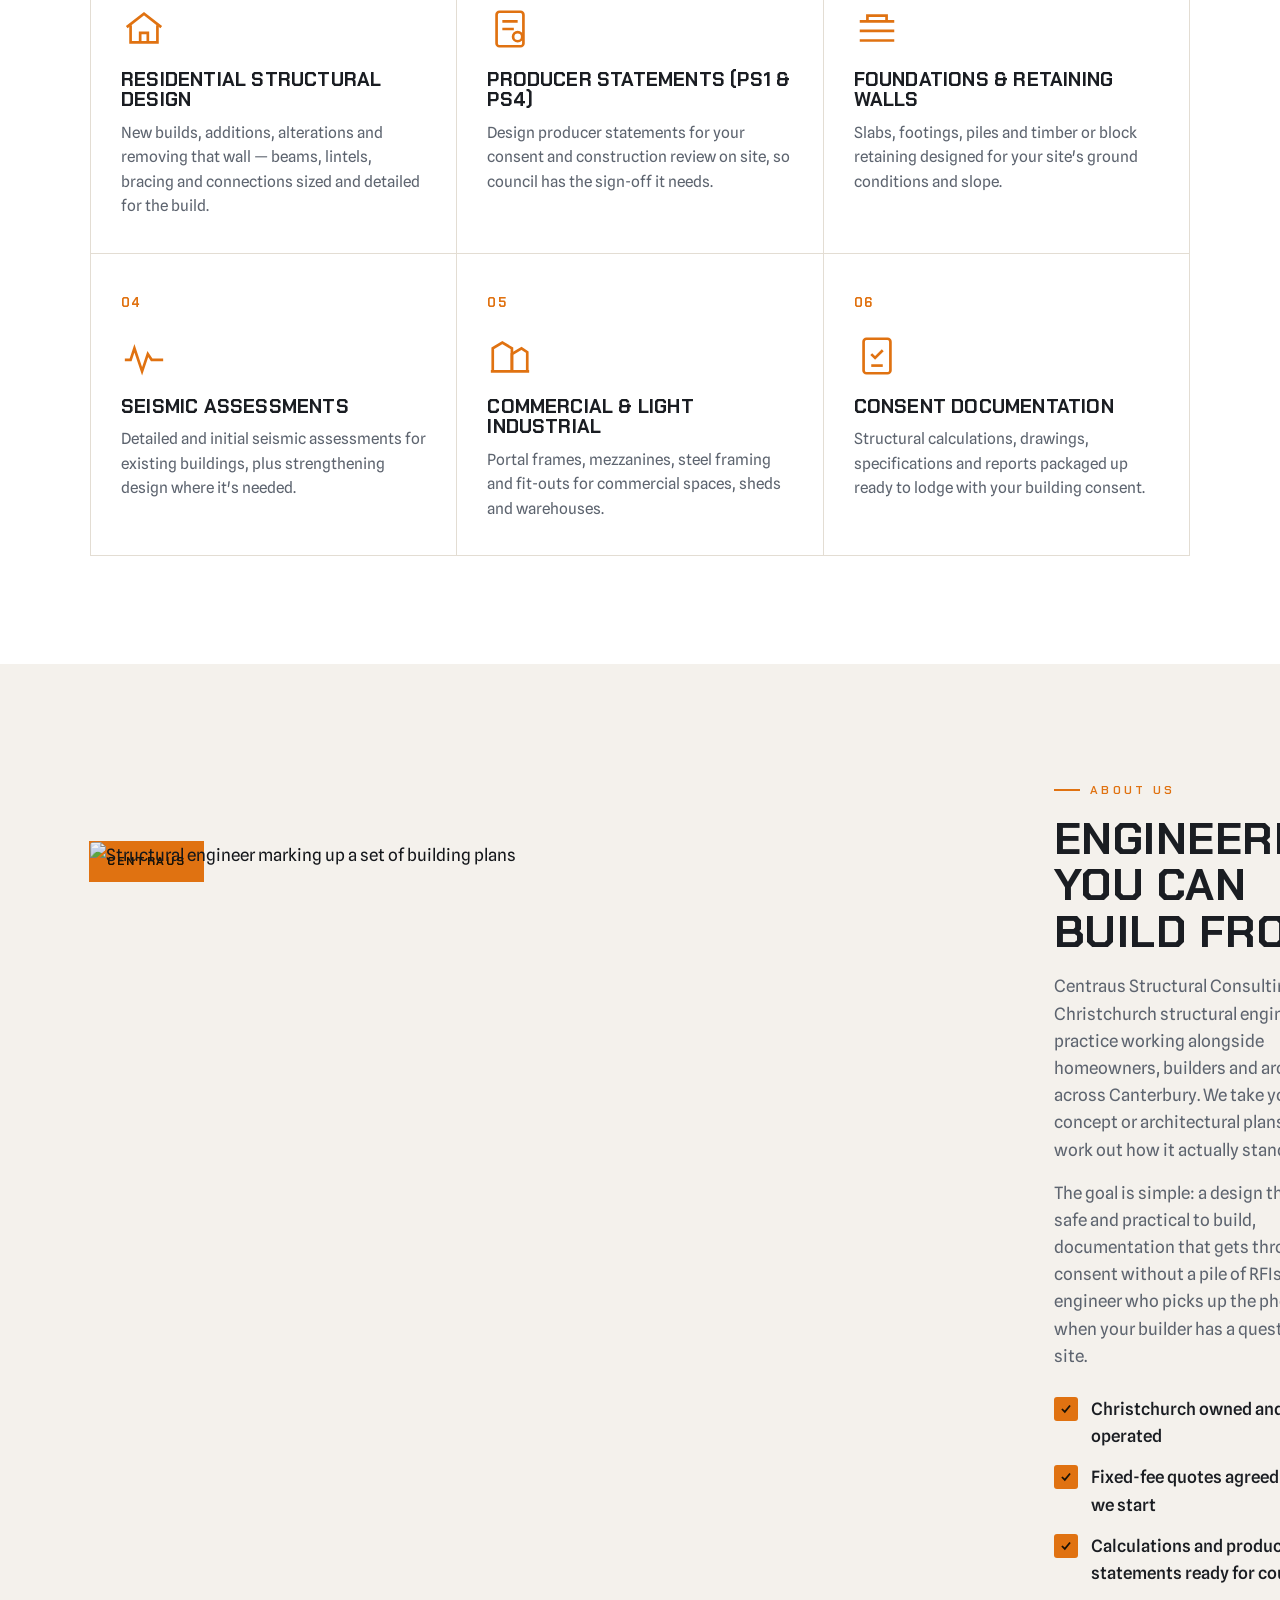
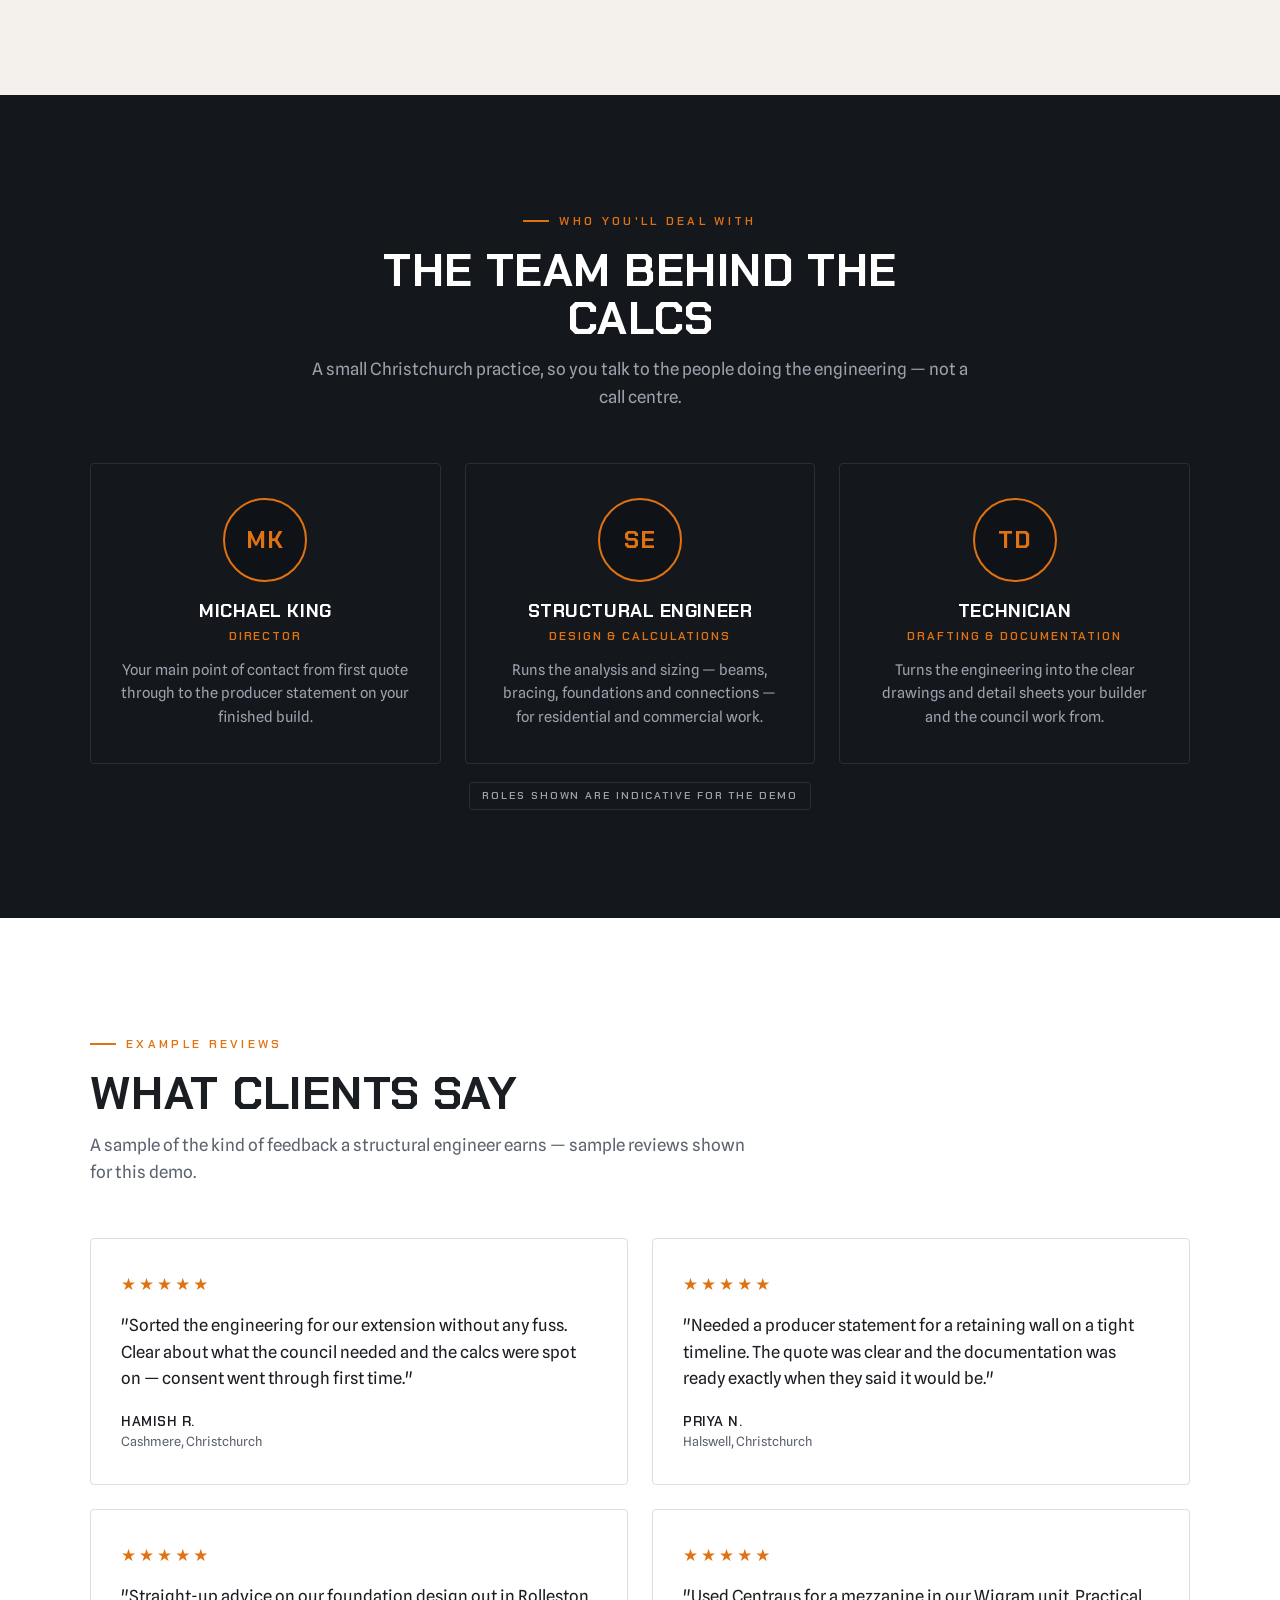
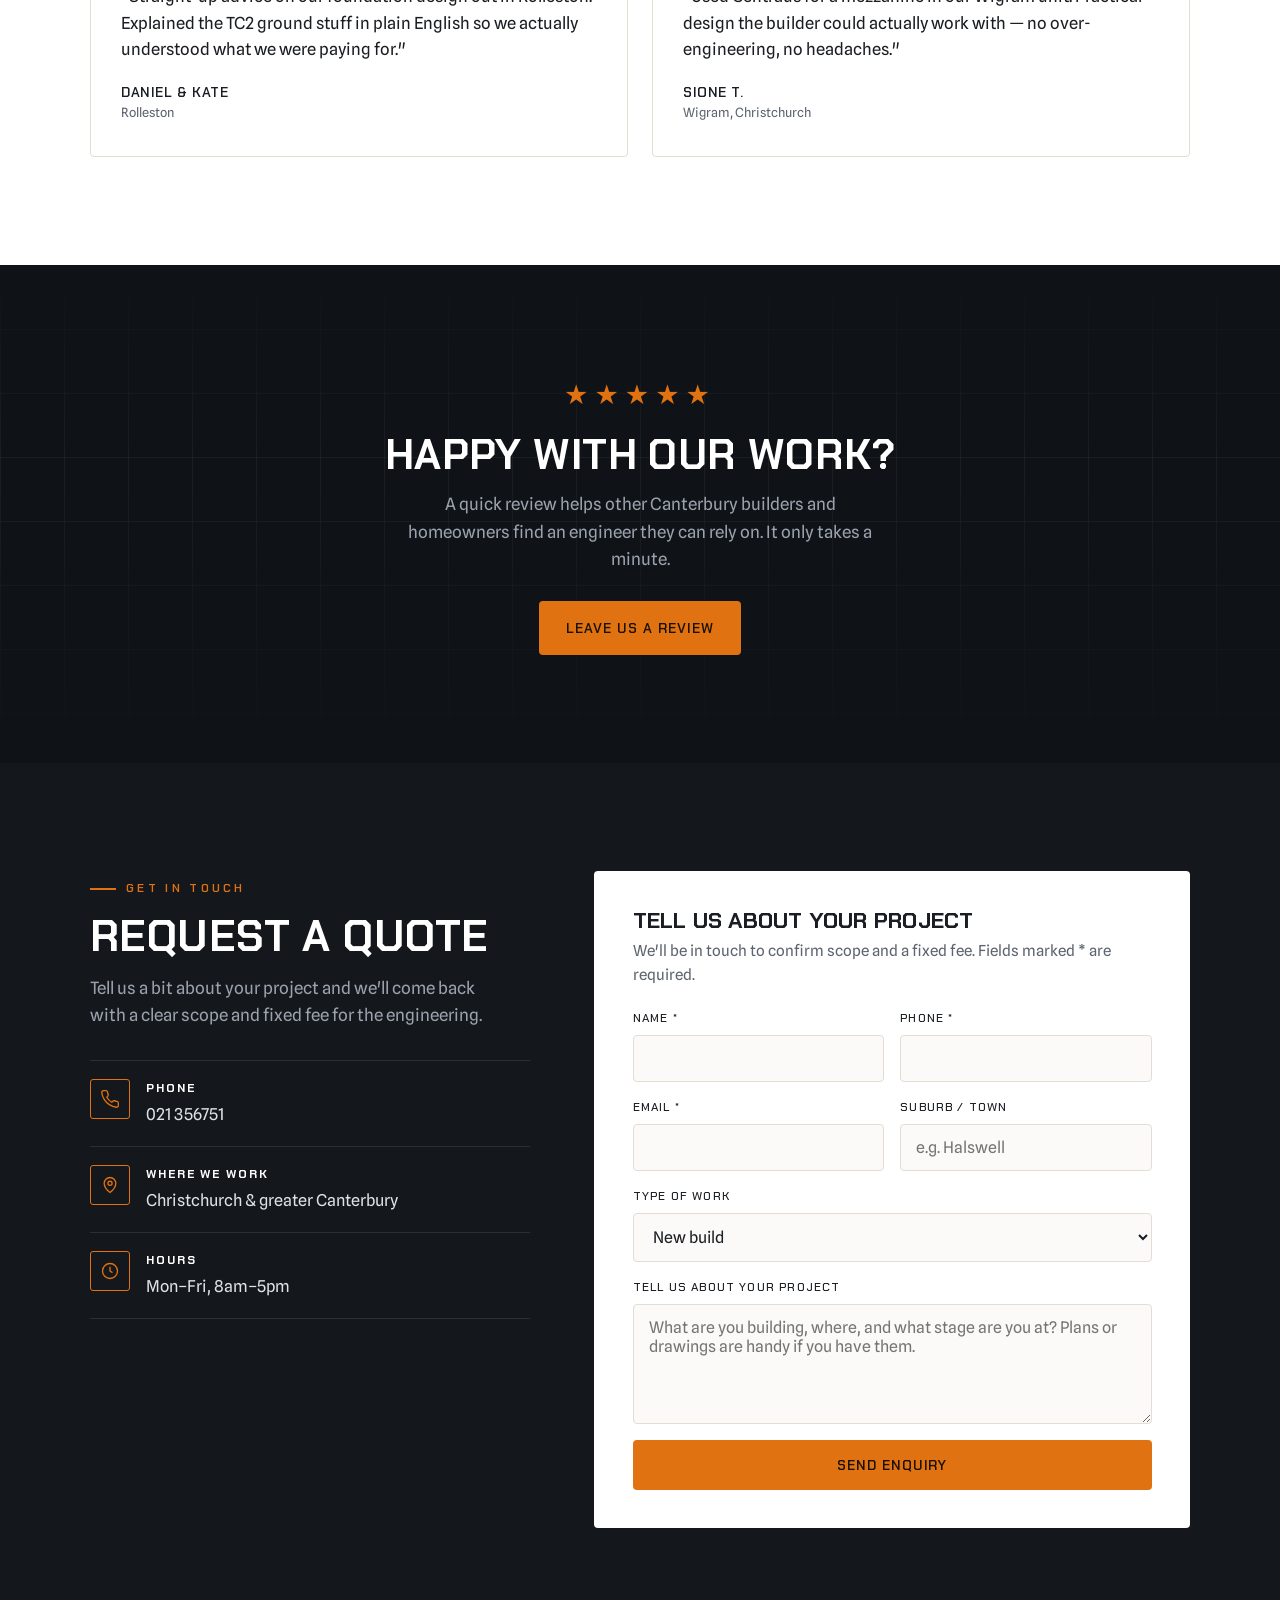
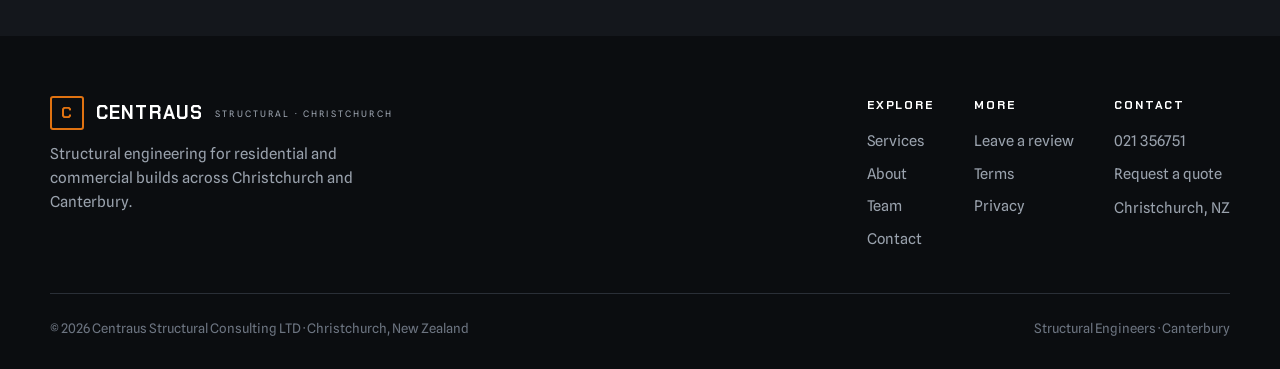
==== commit 51bb1ef2: "Rebuild: Centraus Structural Consulting LTD — Industrial archetype, Chakra Petch + Spline Sans Co-Au" ====
--- a/index.html
+++ b/index.html
@@ -4,391 +4,324 @@
 <meta charset="UTF-8">
 <meta name="viewport" content="width=device-width, initial-scale=1.0">
 <title>Centraus Structural Consulting LTD | Structural Engineers, Christchurch</title>
-<meta name="description" content="Christchurch structural engineering consultancy. Structural design, foundation and seismic assessments, producer statements and council-ready documentation for builders, architects, developers and homeowners.">
-<meta property="og:title" content="Centraus Structural Consulting LTD | Structural Engineers, Christchurch">
-<meta property="og:description" content="Council-ready structural engineering across Christchurch and Canterbury — design, foundations, seismic assessments and producer statements.">
+<meta name="description" content="Christchurch structural engineering — residential and commercial structural design, producer statements (PS1 & PS4), foundations, retaining walls and seismic assessments for builders, architects and homeowners across Canterbury.">
+<meta name="theme-color" content="#0f1216">
+<link rel="canonical" href="https://centraus-structural-consulting-ltd-demo.vercel.app/">
+
+<!-- Open Graph -->
 <meta property="og:type" content="website">
-<meta property="og:image" content="https://images.unsplash.com/photo-1503387762-592deb58ef4e?w=1200&q=80&auto=format&fit=crop">
-<link rel="icon" href="data:image/svg+xml,%3Csvg xmlns='http://www.w3.org/2000/svg' viewBox='0 0 100 100'%3E%3Crect width='100' height='100' rx='22' fill='%230b1622'/%3E%3Ctext x='50' y='68' font-family='Arial' font-size='54' font-weight='bold' fill='%23c2954d' text-anchor='middle'%3EC%3C/text%3E%3C/svg%3E">
+<meta property="og:title" content="Centraus Structural Consulting LTD — Structural Engineers, Christchurch">
+<meta property="og:description" content="Structural design and producer statements for builds across Canterbury. Clear fixed-fee quotes, consent-ready documentation.">
+<meta property="og:image" content="https://images.unsplash.com/photo-1541888946425-d81bb19240f5?w=1200&q=70&auto=format&fit=crop">
+<meta property="og:url" content="https://centraus-structural-consulting-ltd-demo.vercel.app/">
+<meta name="twitter:card" content="summary_large_image">
+
+<link rel="icon" href="data:image/svg+xml,%3Csvg xmlns='http://www.w3.org/2000/svg' viewBox='0 0 100 100'%3E%3Crect width='100' height='100' rx='14' fill='%230f1216'/%3E%3Ctext x='50' y='71' font-size='60' text-anchor='middle' fill='%23e07211' font-family='Arial' font-weight='bold'%3EC%3C/text%3E%3C/svg%3E">
 <link rel="preconnect" href="https://fonts.googleapis.com">
 <link rel="preconnect" href="https://fonts.gstatic.com" crossorigin>
-<link href="https://fonts.googleapis.com/css2?family=Sora:wght@400;600;700;800&family=Albert+Sans:wght@400;500;600;700&display=swap" rel="stylesheet">
+<link href="https://fonts.googleapis.com/css2?family=Chakra+Petch:wght@500;600;700&family=Spline+Sans:wght@400;500;600&display=swap" rel="stylesheet">
 <link rel="stylesheet" href="styles.css">
 </head>
 <body>
 
-<!-- Intro overlay -->
-<div class="intro" id="intro">
-  <div class="intro-mark">CENTR<span>A</span>US</div>
-  <div class="intro-bar"></div>
-  <div class="intro-sub">Structural Consulting · Christchurch</div>
-</div>
-
-<!-- Nav -->
-<header class="nav" id="nav">
-  <div class="wrap nav-inner">
-    <a href="index.html" class="brand">
-      <div class="brand-logo">C</div>
-      <div class="brand-text">
-        <span class="brand-name">Centraus Structural</span>
-        <span class="brand-tag">Consulting · Christchurch</span>
-      </div>
-    </a>
-    <nav class="nav-links" id="navLinks">
-      <a href="#services">Services</a>
-      <a href="#about">About</a>
-      <a href="#team">Team</a>
-      <a href="#reviews">Reviews</a>
-      <a href="#contact">Contact</a>
-    </nav>
-    <a href="tel:+6421356751" class="nav-phone">
-      <svg width="16" height="16" viewBox="0 0 24 24" fill="none" stroke="currentColor" stroke-width="2" stroke-linecap="round" stroke-linejoin="round"><path d="M22 16.92v3a2 2 0 0 1-2.18 2 19.79 19.79 0 0 1-8.63-3.07 19.5 19.5 0 0 1-6-6 19.79 19.79 0 0 1-3.07-8.67A2 2 0 0 1 4.11 2h3a2 2 0 0 1 2 1.72c.13.96.36 1.9.7 2.81a2 2 0 0 1-.45 2.11L8.09 9.91a16 16 0 0 0 6 6l1.27-1.27a2 2 0 0 1 2.11-.45c.91.34 1.85.57 2.81.7A2 2 0 0 1 22 16.92z"/></svg>
-      021 356751
-    </a>
-    <button class="nav-toggle" id="navToggle" aria-label="Menu"><span></span><span></span><span></span></button>
+<!-- ===== NAV ===== -->
+<nav class="nav" id="nav">
+  <a class="brand" href="index.html">
+    <span class="mark">C</span>
+    CENTRAUS<small>Structural · Christchurch</small>
+  </a>
+  <div class="nav-links" id="navLinks">
+    <a href="#services">Services</a>
+    <a href="#about">About</a>
+    <a href="#crew">Team</a>
+    <a href="#reviews">Reviews</a>
+    <a href="#contact">Contact</a>
+    <a class="nav-phone" href="tel:+6421356751">021 356751</a>
+  </div>
+  <button class="nav-toggle" id="navToggle" aria-label="Open menu">☰</button>
+</nav>
+
+<!-- ===== HERO ===== -->
+<header class="hero">
+  <div class="hero-slides" aria-hidden="true">
+    <div class="hero-slide active" style="background-image:url('https://images.unsplash.com/photo-1565008447742-97f6f38c985c?w=1900&q=70&auto=format&fit=crop')"></div>
+    <div class="hero-slide" style="background-image:url('https://images.unsplash.com/photo-1541888946425-d81bb19240f5?w=1900&q=70&auto=format&fit=crop')"></div>
+    <div class="hero-slide" style="background-image:url('https://images.unsplash.com/photo-1487958449943-2429e8be8625?w=1900&q=70&auto=format&fit=crop')"></div>
+  </div>
+  <div class="hero-grid" aria-hidden="true"></div>
+  <div class="hero-inner">
+    <p class="hero-eyebrow">Christchurch · Structural Engineering</p>
+    <h1>Structural engineering for <em>Canterbury</em> builds that get consent.</h1>
+    <p class="lede">From a single beam to a full set of calculations, we turn your plans into a structure that stands up — and the documentation your builder and the council need to sign it off.</p>
+    <div class="hero-cta">
+      <a class="btn btn--primary" href="#contact">Request a quote</a>
+      <a class="btn btn--ghost" href="tel:+6421356751">Call 021 356751</a>
+    </div>
+    <div class="hero-meta">
+      <div><b>Christchurch</b>Based in Canterbury</div>
+      <div><b>PS1 &amp; PS4</b>Producer statements</div>
+      <div><b>Residential + Commercial</b>New builds &amp; alterations</div>
+    </div>
   </div>
 </header>
 
-<!-- Hero -->
-<section class="hero" id="home">
-  <div class="hero-slides" id="heroSlides">
-    <div class="hero-slide active" style="background-image:url('https://images.unsplash.com/photo-1503387762-592deb58ef4e?w=1900&q=80&auto=format&fit=crop')"></div>
-    <div class="hero-slide" data-bg="https://images.unsplash.com/photo-1541888946425-d81bb19240f5?w=1900&q=80&auto=format&fit=crop"></div>
-    <div class="hero-slide" data-bg="https://images.unsplash.com/photo-1590725140246-20acdee442be?w=1900&q=80&auto=format&fit=crop"></div>
-    <div class="hero-slide" data-bg="https://images.unsplash.com/photo-1504307651254-35680f356dfd?w=1900&q=80&auto=format&fit=crop"></div>
-  </div>
-  <div class="hero-overlay"></div>
-  <div class="hero-grid-lines"></div>
-  <div class="hero-inner wrap">
-    <span class="eyebrow hero-eyebrow">Christchurch &amp; Canterbury · Structural Engineers</span>
-    <h1>Structural engineering that <em>passes council</em> the first time.</h1>
-    <p class="hero-lead">Centraus designs and certifies the structure behind new builds, extensions and repairs across Christchurch — from foundations on TC2/TC3 land to seismic assessments and producer statements your council and builder can rely on.</p>
-    <div class="hero-cta">
-      <a href="#contact" class="btn btn-primary">Request a consultation
-        <svg width="16" height="16" viewBox="0 0 24 24" fill="none" stroke="currentColor" stroke-width="2.2" stroke-linecap="round" stroke-linejoin="round"><line x1="5" y1="12" x2="19" y2="12"/><polyline points="12 5 19 12 12 19"/></svg>
-      </a>
-      <a href="tel:+6421356751" class="btn btn-ghost">Call 021 356751</a>
-    </div>
-    <div class="hero-meta">
-      <div class="mi"><b>PS1–PS4</b><span>Producer statements</span></div>
-      <div class="mi"><b>TC2 / TC3</b><span>Canterbury foundations</span></div>
-      <div class="mi"><b>Council-ready</b><span>Consent documentation</span></div>
-    </div>
-  </div>
-  <div class="scroll-hint">Scroll</div>
-</section>
-
-<!-- Trust strip -->
-<section class="trust">
-  <div class="wrap">
-    <div class="trust-grid">
-      <div class="trust-item reveal">
-        <div class="trust-ic"><svg viewBox="0 0 24 24" fill="none" stroke="currentColor" stroke-width="1.8"><path d="M21 10c0 7-9 12-9 12s-9-5-9-12a9 9 0 0 1 18 0z"/><circle cx="12" cy="10" r="3"/></svg></div>
-        <div><h4>Christchurch based</h4><p>Local engineers who know Canterbury land, council requirements and post-quake conditions firsthand.</p></div>
-      </div>
-      <div class="trust-item reveal d1">
-        <div class="trust-ic"><svg viewBox="0 0 24 24" fill="none" stroke="currentColor" stroke-width="1.8"><circle cx="12" cy="12" r="9"/><polyline points="12 7 12 12 15 14"/></svg></div>
-        <div><h4>Clear turnaround</h4><p>Defined timeframes on every job so your build programme and consent dates don't slip waiting on engineering.</p></div>
-      </div>
-      <div class="trust-item reveal d2">
-        <div class="trust-ic"><svg viewBox="0 0 24 24" fill="none" stroke="currentColor" stroke-width="1.8"><path d="M9 12l2 2 4-4"/><path d="M21 12c0 5-3.5 7.5-8.5 9C7.5 19.5 4 17 4 12V6l8-3 8 3z"/></svg></div>
-        <div><h4>Council-ready output</h4><p>Calculations, drawings and producer statements set out the way Christchurch City Council expects to receive them.</p></div>
-      </div>
-    </div>
-  </div>
-</section>
-
-<!-- Services -->
-<section class="sec band-light" id="services">
+<!-- ===== TRUST STRIP ===== -->
+<section class="trust" style="padding:0">
+  <div class="trust-grid">
+    <div class="trust-item">
+      <div class="trust-ic"><svg viewBox="0 0 24 24" fill="none" stroke="currentColor" stroke-width="1.6"><path d="M12 21s7-5.2 7-11a7 7 0 1 0-14 0c0 5.8 7 11 7 11Z"/><circle cx="12" cy="10" r="2.5"/></svg></div>
+      <div><h4>Canterbury ground, understood</h4><p>Local to Christchurch and familiar with TC1–TC3 land, liquefaction and the questions council asks here.</p></div>
+    </div>
+    <div class="trust-item">
+      <div class="trust-ic"><svg viewBox="0 0 24 24" fill="none" stroke="currentColor" stroke-width="1.6"><rect x="4" y="3" width="16" height="18" rx="1.5"/><path d="M8 8h8M8 12h8M8 16h5"/></svg></div>
+      <div><h4>Fixed-fee, no surprises</h4><p>You get a clear scope and price before we start, so you know what the engineering will cost on your project.</p></div>
+    </div>
+    <div class="trust-item">
+      <div class="trust-ic"><svg viewBox="0 0 24 24" fill="none" stroke="currentColor" stroke-width="1.6"><path d="M9 11l3 3 8-8"/><path d="M21 12v6a2 2 0 0 1-2 2H5a2 2 0 0 1-2-2V6a2 2 0 0 1 2-2h11"/></svg></div>
+      <div><h4>Consent-ready documentation</h4><p>Calculations, details and producer statements prepared to building-consent requirements and handed over ready to lodge.</p></div>
+    </div>
+  </div>
+</section>
+
+<!-- ===== SERVICES ===== -->
+<section class="band-light" id="services">
   <div class="wrap">
     <div class="sec-head reveal">
       <span class="eyebrow">What we do</span>
-      <h2>Engineering for every part of the structure</h2>
-      <p>From the footing design under a new home to strengthening an existing building, Centraus covers the structural side of your project end to end.</p>
-    </div>
-    <div class="svc-grid">
-      <article class="svc-card reveal">
+      <h2>Structural engineering, start to consent</h2>
+      <p>Whether you're a homeowner adding a room, a builder needing a producer statement, or an architect after design support — here's how we help.</p>
+    </div>
+    <div class="svc-grid reveal">
+      <div class="svc-card">
         <span class="svc-num">01</span>
-        <div class="svc-ic"><svg viewBox="0 0 24 24" fill="none" stroke="currentColor" stroke-width="1.7"><path d="M3 21h18"/><path d="M5 21V7l8-4v18"/><path d="M19 21V11l-6-4"/><path d="M9 9v.01M9 12v.01M9 15v.01"/></svg></div>
-        <h3>Structural design</h3>
-        <p>Beams, bracing, portals and connections for new homes, extensions and light-commercial builds — sized, detailed and ready to construct.</p>
-      </article>
-      <article class="svc-card reveal d1">
+        <div class="svc-ic"><svg viewBox="0 0 24 24" fill="none" stroke="currentColor"><path d="M3 11l9-7 9 7"/><path d="M5 10v9h14v-9"/><path d="M10 19v-5h4v5"/></svg></div>
+        <h3>Residential structural design</h3>
+        <p>New builds, additions, alterations and removing that wall — beams, lintels, bracing and connections sized and detailed for the build.</p>
+      </div>
+      <div class="svc-card">
         <span class="svc-num">02</span>
-        <div class="svc-ic"><svg viewBox="0 0 24 24" fill="none" stroke="currentColor" stroke-width="1.7"><path d="M3 9h18"/><path d="M3 9l3-5h12l3 5"/><path d="M5 9v11h14V9"/><path d="M9 20v-5h6v5"/></svg></div>
-        <h3>Foundation &amp; footing design</h3>
-        <p>Slabs, piles and footings designed for Canterbury's TC2 and TC3 ground, with geotech coordination where the site calls for it.</p>
-      </article>
-      <article class="svc-card reveal d2">
+        <div class="svc-ic"><svg viewBox="0 0 24 24" fill="none" stroke="currentColor"><rect x="5" y="3" width="14" height="18" rx="1.5"/><path d="M8 8h8M8 12h6"/><circle cx="16" cy="16" r="2.4"/></svg></div>
+        <h3>Producer statements (PS1 &amp; PS4)</h3>
+        <p>Design producer statements for your consent and construction review on site, so council has the sign-off it needs.</p>
+      </div>
+      <div class="svc-card">
         <span class="svc-num">03</span>
-        <div class="svc-ic"><svg viewBox="0 0 24 24" fill="none" stroke="currentColor" stroke-width="1.7"><path d="M3 12h4l2-7 4 14 2-7h4"/></svg></div>
-        <h3>Seismic assessment &amp; strengthening</h3>
-        <p>Initial and detailed seismic assessments (ISA/DSA) and practical strengthening schemes for existing buildings and earthquake-affected structures.</p>
-      </article>
-      <article class="svc-card reveal">
+        <div class="svc-ic"><svg viewBox="0 0 24 24" fill="none" stroke="currentColor"><path d="M3 8h18M3 13h18M3 18h18"/><path d="M7 8V5h10v3"/></svg></div>
+        <h3>Foundations &amp; retaining walls</h3>
+        <p>Slabs, footings, piles and timber or block retaining designed for your site's ground conditions and slope.</p>
+      </div>
+      <div class="svc-card">
         <span class="svc-num">04</span>
-        <div class="svc-ic"><svg viewBox="0 0 24 24" fill="none" stroke="currentColor" stroke-width="1.7"><path d="M14 2H6a2 2 0 0 0-2 2v16a2 2 0 0 0 2 2h12a2 2 0 0 0 2-2V8z"/><polyline points="14 2 14 8 20 8"/><line x1="9" y1="13" x2="15" y2="13"/><line x1="9" y1="17" x2="13" y2="17"/></svg></div>
-        <h3>Producer statements (PS1–PS4)</h3>
-        <p>Design and construction-review producer statements to satisfy building consent, plus on-site reviews through the construction phase.</p>
-      </article>
-      <article class="svc-card reveal d1">
+        <div class="svc-ic"><svg viewBox="0 0 24 24" fill="none" stroke="currentColor"><path d="M2 14h3l2-6 4 12 3-9 2 3h6"/></svg></div>
+        <h3>Seismic assessments</h3>
+        <p>Detailed and initial seismic assessments for existing buildings, plus strengthening design where it's needed.</p>
+      </div>
+      <div class="svc-card">
         <span class="svc-num">05</span>
-        <div class="svc-ic"><svg viewBox="0 0 24 24" fill="none" stroke="currentColor" stroke-width="1.7"><path d="M2 20h20"/><path d="M4 20V10l8-6 8 6v10"/><path d="M4 14h16"/></svg></div>
-        <h3>Retaining walls &amp; decks</h3>
-        <p>Engineered retaining walls, decks and structural landscaping — designed for the loads, drainage and consent your site actually needs.</p>
-      </article>
-      <article class="svc-card reveal d2">
+        <div class="svc-ic"><svg viewBox="0 0 24 24" fill="none" stroke="currentColor"><path d="M3 20V8l5-3 5 3v12"/><path d="M13 20V11l5-3 3 2v10"/><path d="M2 20h20"/></svg></div>
+        <h3>Commercial &amp; light industrial</h3>
+        <p>Portal frames, mezzanines, steel framing and fit-outs for commercial spaces, sheds and warehouses.</p>
+      </div>
+      <div class="svc-card">
         <span class="svc-num">06</span>
-        <div class="svc-ic"><svg viewBox="0 0 24 24" fill="none" stroke="currentColor" stroke-width="1.7"><path d="M12 2l3 6 6 .9-4.5 4.2 1 6.4L12 17l-5.5 2.5 1-6.4L3 8.9 9 8z"/></svg></div>
-        <h3>Remedial &amp; repair engineering</h3>
-        <p>Investigation and repair design for cracked slabs, sagging structures and weathertightness or earthquake damage — clear advice on what's required.</p>
-      </article>
-    </div>
-  </div>
-</section>
-
-<!-- About -->
-<section class="sec band-bone" id="about">
-  <div class="wrap about-grid">
-    <div class="about-media reveal">
-      <div class="about-img">
-        <img src="https://images.unsplash.com/photo-1581094794329-c8112a89af12?w=1100&q=80&auto=format&fit=crop" alt="Structural engineer reviewing construction drawings on site" loading="lazy" width="1100" height="825">
-      </div>
-      <div class="about-tag">
-        <b>Design &amp; certify</b>
-        <span>One engineering team from concept through to construction review.</span>
-      </div>
-    </div>
-    <div class="about-copy reveal d1">
-      <span class="eyebrow">About Centraus</span>
-      <h2>Structural advice you can build on</h2>
-      <p>Centraus Structural Consulting is a Christchurch engineering practice working alongside builders, architects, developers and homeowners across Canterbury. We handle the structural side of a project so the rest of the team can keep moving — sound design, clear documentation, and the certification council needs.</p>
-      <p>Whether it's a single beam for a renovation or the full structure and foundations of a new build, our focus is the same: practical engineering that's buildable on site and stands up to council scrutiny without the back-and-forth.</p>
+        <div class="svc-ic"><svg viewBox="0 0 24 24" fill="none" stroke="currentColor"><rect x="5" y="3" width="14" height="18" rx="1.5"/><path d="M9 11l2 2 4-4"/><path d="M9 17h6"/></svg></div>
+        <h3>Consent documentation</h3>
+        <p>Structural calculations, drawings, specifications and reports packaged up ready to lodge with your building consent.</p>
+      </div>
+    </div>
+  </div>
+</section>
+
+<!-- ===== ABOUT ===== -->
+<section class="band-bone" id="about">
+  <div class="wrap about-split">
+    <div class="about-figure reveal">
+      <span class="about-tag">Centraus</span>
+      <img src="https://images.unsplash.com/photo-1503387762-592deb58ef4e?w=900&q=70&auto=format&fit=crop" alt="Structural engineer marking up a set of building plans" width="900" height="675" loading="lazy">
+      <span class="about-frame" aria-hidden="true"></span>
+    </div>
+    <div class="about-copy reveal">
+      <span class="eyebrow">About us</span>
+      <h2>Engineering you can build from</h2>
+      <p>Centraus Structural Consulting is a Christchurch structural engineering practice working alongside homeowners, builders and architects across Canterbury. We take your concept or architectural plans and work out how it actually stands up.</p>
+      <p>The goal is simple: a design that's safe and practical to build, documentation that gets through consent without a pile of RFIs, and an engineer who picks up the phone when your builder has a question on site.</p>
       <ul class="checklist">
-        <li><svg viewBox="0 0 24 24" fill="none" stroke="currentColor" stroke-width="2.2" stroke-linecap="round" stroke-linejoin="round"><polyline points="20 6 9 17 4 12"/></svg>Locally owned and Christchurch based</li>
-        <li><svg viewBox="0 0 24 24" fill="none" stroke="currentColor" stroke-width="2.2" stroke-linecap="round" stroke-linejoin="round"><polyline points="20 6 9 17 4 12"/></svg>Clear fixed scope and pricing before we start</li>
-        <li><svg viewBox="0 0 24 24" fill="none" stroke="currentColor" stroke-width="2.2" stroke-linecap="round" stroke-linejoin="round"><polyline points="20 6 9 17 4 12"/></svg>Documentation prepared for Christchurch City Council consent</li>
+        <li><span class="ck"><svg viewBox="0 0 24 24" fill="none" stroke="currentColor"><path d="M5 12l5 5 9-11"/></svg></span> Christchurch owned and operated</li>
+        <li><span class="ck"><svg viewBox="0 0 24 24" fill="none" stroke="currentColor"><path d="M5 12l5 5 9-11"/></svg></span> Fixed-fee quotes agreed before we start</li>
+        <li><span class="ck"><svg viewBox="0 0 24 24" fill="none" stroke="currentColor"><path d="M5 12l5 5 9-11"/></svg></span> Calculations and producer statements ready for council</li>
       </ul>
-      <a href="#contact" class="btn btn-dark">Talk to an engineer
-        <svg width="16" height="16" viewBox="0 0 24 24" fill="none" stroke="currentColor" stroke-width="2.2" stroke-linecap="round" stroke-linejoin="round"><line x1="5" y1="12" x2="19" y2="12"/><polyline points="12 5 19 12 12 19"/></svg>
-      </a>
-    </div>
-  </div>
-</section>
-
-<!-- Team -->
-<section class="sec band-light" id="team">
+    </div>
+  </div>
+</section>
+
+<!-- ===== CREW ===== -->
+<section class="band-dark" id="crew">
   <div class="wrap">
     <div class="sec-head center reveal">
-      <span class="eyebrow center">The team</span>
-      <h2>Who you'll be working with</h2>
-      <p>A small, hands-on practice — you deal directly with the engineer working on your project, not a call centre.</p>
-    </div>
-    <div class="crew-grid">
-      <article class="crew-card reveal">
-        <div class="crew-avatar">MK</div>
+      <span class="eyebrow center">Who you'll deal with</span>
+      <h2>The team behind the calcs</h2>
+      <p>A small Christchurch practice, so you talk to the people doing the engineering — not a call centre.</p>
+    </div>
+    <div class="crew-grid reveal">
+      <div class="crew-card">
+        <div class="crew-av">MK</div>
         <h3>Michael King</h3>
-        <div class="crew-role">Principal Engineer</div>
-        <p>Leads design and certification, and your main point of contact from first enquiry through to producer statements.</p>
-      </article>
-      <article class="crew-card reveal d1">
-        <span class="badge">Example role</span>
-        <div class="crew-avatar">PE</div>
-        <h3>Project Engineer</h3>
-        <div class="crew-role">Design &amp; Detailing</div>
-        <p>Works up calculations and structural drawings, and coordinates with architects, builders and geotech.</p>
-      </article>
-      <article class="crew-card reveal d2">
-        <span class="badge">Example role</span>
-        <div class="crew-avatar">SR</div>
-        <h3>Site Reviewer</h3>
-        <div class="crew-role">Construction Review</div>
-        <p>Carries out construction-phase inspections so the build matches the design before sign-off.</p>
-      </article>
-    </div>
-  </div>
-</section>
-
-<!-- Reviews -->
-<section class="sec band-bone" id="reviews">
+        <div class="crew-role">Director</div>
+        <p>Your main point of contact from first quote through to the producer statement on your finished build.</p>
+      </div>
+      <div class="crew-card">
+        <div class="crew-av">SE</div>
+        <h3>Structural Engineer</h3>
+        <div class="crew-role">Design &amp; calculations</div>
+        <p>Runs the analysis and sizing — beams, bracing, foundations and connections — for residential and commercial work.</p>
+      </div>
+      <div class="crew-card">
+        <div class="crew-av">TD</div>
+        <h3>Technician</h3>
+        <div class="crew-role">Drafting &amp; documentation</div>
+        <p>Turns the engineering into the clear drawings and detail sheets your builder and the council work from.</p>
+      </div>
+    </div>
+    <div style="text-align:center"><span class="badge">Roles shown are indicative for the demo</span></div>
+  </div>
+</section>
+
+<!-- ===== REVIEWS ===== -->
+<section class="band-light" id="reviews">
   <div class="wrap">
-    <div class="sec-head center reveal">
-      <span class="eyebrow center">Example reviews</span>
+    <div class="sec-head reveal">
+      <span class="eyebrow">Example reviews</span>
       <h2>What clients say</h2>
-      <p>Sample feedback shown for this demo — in the voice of the builders, architects and homeowners a Christchurch structural practice works with.</p>
-    </div>
-    <div class="rev-grid">
-      <article class="rev-card reveal">
-        <div class="stars">
-          <svg viewBox="0 0 24 24" fill="currentColor"><path d="M12 2l3 6 6 .9-4.5 4.2 1 6.4L12 17l-5.5 2.5 1-6.4L3 8.9 9 8z"/></svg>
-          <svg viewBox="0 0 24 24" fill="currentColor"><path d="M12 2l3 6 6 .9-4.5 4.2 1 6.4L12 17l-5.5 2.5 1-6.4L3 8.9 9 8z"/></svg>
-          <svg viewBox="0 0 24 24" fill="currentColor"><path d="M12 2l3 6 6 .9-4.5 4.2 1 6.4L12 17l-5.5 2.5 1-6.4L3 8.9 9 8z"/></svg>
-          <svg viewBox="0 0 24 24" fill="currentColor"><path d="M12 2l3 6 6 .9-4.5 4.2 1 6.4L12 17l-5.5 2.5 1-6.4L3 8.9 9 8z"/></svg>
-          <svg viewBox="0 0 24 24" fill="currentColor"><path d="M12 2l3 6 6 .9-4.5 4.2 1 6.4L12 17l-5.5 2.5 1-6.4L3 8.9 9 8z"/></svg>
-        </div>
-        <p>"We needed PS1 documentation fast to keep our consent moving. Centraus turned the design around when they said they would and the drawings sailed through council. Made our job easy."</p>
-        <div class="rev-who"><div class="rev-ini">DR</div><div><b>Daniel R.</b><span>Builder · Halswell</span></div></div>
-      </article>
-      <article class="rev-card reveal d1">
-        <div class="stars">
-          <svg viewBox="0 0 24 24" fill="currentColor"><path d="M12 2l3 6 6 .9-4.5 4.2 1 6.4L12 17l-5.5 2.5 1-6.4L3 8.9 9 8z"/></svg>
-          <svg viewBox="0 0 24 24" fill="currentColor"><path d="M12 2l3 6 6 .9-4.5 4.2 1 6.4L12 17l-5.5 2.5 1-6.4L3 8.9 9 8z"/></svg>
-          <svg viewBox="0 0 24 24" fill="currentColor"><path d="M12 2l3 6 6 .9-4.5 4.2 1 6.4L12 17l-5.5 2.5 1-6.4L3 8.9 9 8z"/></svg>
-          <svg viewBox="0 0 24 24" fill="currentColor"><path d="M12 2l3 6 6 .9-4.5 4.2 1 6.4L12 17l-5.5 2.5 1-6.4L3 8.9 9 8z"/></svg>
-          <svg viewBox="0 0 24 24" fill="currentColor"><path d="M12 2l3 6 6 .9-4.5 4.2 1 6.4L12 17l-5.5 2.5 1-6.4L3 8.9 9 8z"/></svg>
-        </div>
-        <p>"Our section is on TC3 land and we were nervous about the foundations. Michael explained the options in plain English and designed something that worked for our budget. Genuinely helpful."</p>
-        <div class="rev-who"><div class="rev-ini">HT</div><div><b>Hannah T.</b><span>Homeowner · Cashmere</span></div></div>
-      </article>
-      <article class="rev-card reveal d2">
-        <div class="stars">
-          <svg viewBox="0 0 24 24" fill="currentColor"><path d="M12 2l3 6 6 .9-4.5 4.2 1 6.4L12 17l-5.5 2.5 1-6.4L3 8.9 9 8z"/></svg>
-          <svg viewBox="0 0 24 24" fill="currentColor"><path d="M12 2l3 6 6 .9-4.5 4.2 1 6.4L12 17l-5.5 2.5 1-6.4L3 8.9 9 8z"/></svg>
-          <svg viewBox="0 0 24 24" fill="currentColor"><path d="M12 2l3 6 6 .9-4.5 4.2 1 6.4L12 17l-5.5 2.5 1-6.4L3 8.9 9 8z"/></svg>
-          <svg viewBox="0 0 24 24" fill="currentColor"><path d="M12 2l3 6 6 .9-4.5 4.2 1 6.4L12 17l-5.5 2.5 1-6.4L3 8.9 9 8z"/></svg>
-          <svg viewBox="0 0 24 24" fill="currentColor"><path d="M12 2l3 6 6 .9-4.5 4.2 1 6.4L12 17l-5.5 2.5 1-6.4L3 8.9 9 8z"/></svg>
-        </div>
-        <p>"We use Centraus across multiple projects. Reliable engineering, sensible details that are actually buildable, and they front up to site reviews on time. Exactly what we want from a structural consultant."</p>
-        <div class="rev-who"><div class="rev-ini">SP</div><div><b>Sarah P.</b><span>Architectural Designer · Riccarton</span></div></div>
-      </article>
-    </div>
-  </div>
-</section>
-
-<!-- Review funnel banner -->
-<section class="sec funnel">
-  <div class="wrap">
-    <div class="stars">
-      <svg viewBox="0 0 24 24" fill="currentColor"><path d="M12 2l3 6 6 .9-4.5 4.2 1 6.4L12 17l-5.5 2.5 1-6.4L3 8.9 9 8z"/></svg>
-      <svg viewBox="0 0 24 24" fill="currentColor"><path d="M12 2l3 6 6 .9-4.5 4.2 1 6.4L12 17l-5.5 2.5 1-6.4L3 8.9 9 8z"/></svg>
-      <svg viewBox="0 0 24 24" fill="currentColor"><path d="M12 2l3 6 6 .9-4.5 4.2 1 6.4L12 17l-5.5 2.5 1-6.4L3 8.9 9 8z"/></svg>
-      <svg viewBox="0 0 24 24" fill="currentColor"><path d="M12 2l3 6 6 .9-4.5 4.2 1 6.4L12 17l-5.5 2.5 1-6.4L3 8.9 9 8z"/></svg>
-      <svg viewBox="0 0 24 24" fill="currentColor"><path d="M12 2l3 6 6 .9-4.5 4.2 1 6.4L12 17l-5.5 2.5 1-6.4L3 8.9 9 8z"/></svg>
-    </div>
-    <h2>Happy with our work? Leave us a review</h2>
-    <p>Your feedback helps other Canterbury builders and homeowners find an engineer they can trust. It only takes a moment.</p>
-    <a href="review.html" class="btn btn-primary">Leave a review
-      <svg width="16" height="16" viewBox="0 0 24 24" fill="none" stroke="currentColor" stroke-width="2.2" stroke-linecap="round" stroke-linejoin="round"><line x1="5" y1="12" x2="19" y2="12"/><polyline points="12 5 19 12 12 19"/></svg>
-    </a>
-  </div>
-</section>
-
-<!-- Contact -->
-<section class="sec band-dark" id="contact">
-  <div class="wrap contact-grid">
+      <p>A sample of the kind of feedback a structural engineer earns — sample reviews shown for this demo.</p>
+    </div>
+    <div class="rev-grid reveal">
+      <div class="rev-card">
+        <div class="rev-stars">★★★★★</div>
+        <p>"Sorted the engineering for our extension without any fuss. Clear about what the council needed and the calcs were spot on — consent went through first time."</p>
+        <div class="rev-who">Hamish R.<span>Cashmere, Christchurch</span></div>
+      </div>
+      <div class="rev-card">
+        <div class="rev-stars">★★★★★</div>
+        <p>"Needed a producer statement for a retaining wall on a tight timeline. The quote was clear and the documentation was ready exactly when they said it would be."</p>
+        <div class="rev-who">Priya N.<span>Halswell, Christchurch</span></div>
+      </div>
+      <div class="rev-card">
+        <div class="rev-stars">★★★★★</div>
+        <p>"Straight-up advice on our foundation design out in Rolleston. Explained the TC2 ground stuff in plain English so we actually understood what we were paying for."</p>
+        <div class="rev-who">Daniel &amp; Kate<span>Rolleston</span></div>
+      </div>
+      <div class="rev-card">
+        <div class="rev-stars">★★★★★</div>
+        <p>"Used Centraus for a mezzanine in our Wigram unit. Practical design the builder could actually work with — no over-engineering, no headaches."</p>
+        <div class="rev-who">Sione T.<span>Wigram, Christchurch</span></div>
+      </div>
+    </div>
+  </div>
+</section>
+
+<!-- ===== REVIEW FUNNEL BANNER ===== -->
+<section class="funnel">
+  <div class="hero-grid" aria-hidden="true"></div>
+  <div class="wrap funnel-inner reveal">
+    <div class="stars">★★★★★</div>
+    <h2>Happy with our work?</h2>
+    <p>A quick review helps other Canterbury builders and homeowners find an engineer they can rely on. It only takes a minute.</p>
+    <a class="btn btn--primary" href="review.html">Leave us a review</a>
+  </div>
+</section>
+
+<!-- ===== CONTACT ===== -->
+<section class="band-dark" id="contact">
+  <div class="wrap contact-split">
     <div class="contact-info reveal">
       <span class="eyebrow">Get in touch</span>
-      <h2>Request a consultation</h2>
-      <p>Tell us about your project and what you need certified. We'll come back with a clear scope, timeframe and fee.</p>
-      <div class="cinfo-list">
-        <div class="cinfo">
-          <div class="cinfo-ic"><svg viewBox="0 0 24 24" fill="none" stroke="currentColor" stroke-width="1.8"><path d="M22 16.92v3a2 2 0 0 1-2.18 2 19.79 19.79 0 0 1-8.63-3.07 19.5 19.5 0 0 1-6-6 19.79 19.79 0 0 1-3.07-8.67A2 2 0 0 1 4.11 2h3a2 2 0 0 1 2 1.72c.13.96.36 1.9.7 2.81a2 2 0 0 1-.45 2.11L8.09 9.91a16 16 0 0 0 6 6l1.27-1.27a2 2 0 0 1 2.11-.45c.91.34 1.85.57 2.81.7A2 2 0 0 1 22 16.92z"/></svg></div>
-          <div><b>Phone</b><a href="tel:+6421356751">+64 21 356751</a></div>
-        </div>
-        <div class="cinfo">
-          <div class="cinfo-ic"><svg viewBox="0 0 24 24" fill="none" stroke="currentColor" stroke-width="1.8"><path d="M4 4h16a2 2 0 0 1 2 2v12a2 2 0 0 1-2 2H4a2 2 0 0 1-2-2V6a2 2 0 0 1 2-2z"/><polyline points="22,6 12,13 2,6"/></svg></div>
-          <div><b>Email</b><a href="mailto:michael.king@centraus.co.nz">michael.king@centraus.co.nz</a></div>
-        </div>
-        <div class="cinfo">
-          <div class="cinfo-ic"><svg viewBox="0 0 24 24" fill="none" stroke="currentColor" stroke-width="1.8"><path d="M21 10c0 7-9 12-9 12s-9-5-9-12a9 9 0 0 1 18 0z"/><circle cx="12" cy="10" r="3"/></svg></div>
-          <div><b>Location</b><span>Christchurch &amp; greater Canterbury</span></div>
-        </div>
-        <div class="cinfo">
-          <div class="cinfo-ic"><svg viewBox="0 0 24 24" fill="none" stroke="currentColor" stroke-width="1.8"><circle cx="12" cy="12" r="9"/><polyline points="12 7 12 12 15 14"/></svg></div>
-          <div><b>Hours</b><span>Mon–Fri, 8am–5pm</span></div>
-        </div>
-      </div>
-    </div>
-    <div class="form-card reveal d1">
-      <h3>Send us the details</h3>
-      <p class="fsub">No reCAPTCHA, no spam — just an engineer reading your enquiry.</p>
-      <form action="https://formsubmit.co/michael.king@centraus.co.nz" method="POST">
+      <h2>Request a quote</h2>
+      <p>Tell us a bit about your project and we'll come back with a clear scope and fixed fee for the engineering.</p>
+      <div class="cinfo-row">
+        <div class="cinfo-ic"><svg viewBox="0 0 24 24" fill="none" stroke="currentColor" stroke-width="1.6"><path d="M22 16.9v3a2 2 0 0 1-2.2 2 19.8 19.8 0 0 1-8.6-3.1 19.5 19.5 0 0 1-6-6A19.8 19.8 0 0 1 2.1 4.2 2 2 0 0 1 4.1 2h3a2 2 0 0 1 2 1.7c.1 1 .4 1.9.7 2.8a2 2 0 0 1-.5 2.1L8.1 9.9a16 16 0 0 0 6 6l1.3-1.3a2 2 0 0 1 2.1-.5c.9.3 1.8.6 2.8.7a2 2 0 0 1 1.7 2Z"/></svg></div>
+        <div><b>Phone</b><a href="tel:+6421356751">021 356751</a></div>
+      </div>
+      <div class="cinfo-row">
+        <div class="cinfo-ic"><svg viewBox="0 0 24 24" fill="none" stroke="currentColor" stroke-width="1.6"><path d="M12 21s7-5.2 7-11a7 7 0 1 0-14 0c0 5.8 7 11 7 11Z"/><circle cx="12" cy="10" r="2.5"/></svg></div>
+        <div><b>Where we work</b><span>Christchurch &amp; greater Canterbury</span></div>
+      </div>
+      <div class="cinfo-row">
+        <div class="cinfo-ic"><svg viewBox="0 0 24 24" fill="none" stroke="currentColor" stroke-width="1.6"><circle cx="12" cy="12" r="9"/><path d="M12 7v5l3 2"/></svg></div>
+        <div><b>Hours</b><span>Mon–Fri, 8am–5pm</span></div>
+      </div>
+    </div>
+
+    <div class="form reveal">
+      <h3>Tell us about your project</h3>
+      <p class="sub">We'll be in touch to confirm scope and a fixed fee. Fields marked * are required.</p>
+      <form action="https://formsubmit.co/hello@centraus.co.nz" method="POST" id="cform">
         <input type="hidden" name="_subject" value="New enquiry — Centraus Structural Consulting website">
         <input type="hidden" name="_captcha" value="false">
         <input type="hidden" name="_template" value="table">
-        <input type="text" name="_honey" style="display:none">
-        <div class="field-row">
-          <div class="field">
-            <label for="name">Name</label>
-            <input id="name" type="text" name="Name" placeholder="Your name" required>
-          </div>
-          <div class="field">
-            <label for="phone">Phone</label>
-            <input id="phone" type="tel" name="Phone" placeholder="021 000 0000" required>
-          </div>
+        <input type="hidden" name="_next" value="#thanks">
+        <div class="frow">
+          <div class="field"><label for="name">Name *</label><input id="name" type="text" name="Name" required></div>
+          <div class="field"><label for="phone">Phone *</label><input id="phone" type="tel" name="Phone" required></div>
         </div>
-        <div class="field-row">
-          <div class="field">
-            <label for="email">Email</label>
-            <input id="email" type="email" name="Email" placeholder="you@email.co.nz" required>
-          </div>
-          <div class="field">
-            <label for="suburb">Suburb / town</label>
-            <input id="suburb" type="text" name="Suburb" placeholder="e.g. Halswell">
-          </div>
+        <div class="frow">
+          <div class="field"><label for="email">Email *</label><input id="email" type="email" name="Email" required></div>
+          <div class="field"><label for="suburb">Suburb / town</label><input id="suburb" type="text" name="Suburb" placeholder="e.g. Halswell"></div>
         </div>
         <div class="field">
-          <label for="ptype">Project type</label>
-          <select id="ptype" name="Project type">
-            <option value="">Select one…</option>
-            <option>New build — structural design</option>
-            <option>Extension / renovation</option>
-            <option>Foundation / footing design</option>
-            <option>Seismic assessment or strengthening</option>
-            <option>Producer statement (PS1–PS4)</option>
-            <option>Retaining wall / deck</option>
-            <option>Remedial / repair engineering</option>
-            <option>Something else</option>
+          <label for="type">Type of work</label>
+          <select id="type" name="Type of work">
+            <option>New build</option>
+            <option>Addition / alteration</option>
+            <option>Producer statement (PS1 / PS4)</option>
+            <option>Foundation or retaining wall</option>
+            <option>Seismic assessment</option>
+            <option>Commercial / light industrial</option>
+            <option>Not sure yet</option>
           </select>
         </div>
-        <div class="field">
-          <label for="msg">Tell us about your project</label>
-          <textarea id="msg" name="Project details" placeholder="What are you building, where's the site, and what do you need certified?" required></textarea>
-        </div>
-        <button type="submit" class="btn btn-primary">Send enquiry
-          <svg width="16" height="16" viewBox="0 0 24 24" fill="none" stroke="currentColor" stroke-width="2.2" stroke-linecap="round" stroke-linejoin="round"><line x1="22" y1="2" x2="11" y2="13"/><polygon points="22 2 15 22 11 13 2 9 22 2"/></svg>
-        </button>
+        <div class="field"><label for="msg">Tell us about your project</label><textarea id="msg" name="Project details" placeholder="What are you building, where, and what stage are you at? Plans or drawings are handy if you have them."></textarea></div>
+        <button class="btn btn--primary" type="submit" style="width:100%;justify-content:center">Send enquiry</button>
       </form>
     </div>
   </div>
 </section>
 
-<!-- Footer -->
-<footer>
-  <div class="wrap">
-    <div class="foot-grid">
-      <div class="foot-brand">
-        <a href="index.html" class="brand">
-          <div class="brand-logo">C</div>
-          <div class="brand-text">
-            <span class="brand-name">Centraus Structural</span>
-            <span class="brand-tag">Consulting · Christchurch</span>
-          </div>
-        </a>
-        <p>Structural engineering consultancy for builders, architects, developers and homeowners across Christchurch and Canterbury.</p>
-      </div>
-      <div class="foot-col">
-        <h4>Services</h4>
-        <a href="#services">Structural design</a>
-        <a href="#services">Foundation design</a>
-        <a href="#services">Seismic assessment</a>
-        <a href="#services">Producer statements</a>
-      </div>
-      <div class="foot-col">
-        <h4>Company</h4>
+<!-- ===== FOOTER ===== -->
+<footer class="footer">
+  <div class="footer-top">
+    <div>
+      <a class="brand" href="index.html"><span class="mark">C</span>CENTRAUS<small>Structural · Christchurch</small></a>
+      <p class="footer-blurb">Structural engineering for residential and commercial builds across Christchurch and Canterbury.</p>
+    </div>
+    <div class="footer-links">
+      <div class="footer-col">
+        <h5>Explore</h5>
+        <a href="#services">Services</a>
         <a href="#about">About</a>
-        <a href="#team">Team</a>
+        <a href="#crew">Team</a>
         <a href="#contact">Contact</a>
+      </div>
+      <div class="footer-col">
+        <h5>More</h5>
         <a href="review.html">Leave a review</a>
-      </div>
-    </div>
-    <div class="foot-bottom">
-      <span>© <span id="year"></span> Centraus Structural Consulting LTD · Christchurch, New Zealand</span>
-      <span><a href="terms.html">Terms &amp; Conditions</a> · <a href="privacy.html">Privacy Policy</a></span>
-    </div>
+        <a href="terms.html">Terms</a>
+        <a href="privacy.html">Privacy</a>
+      </div>
+      <div class="footer-col">
+        <h5>Contact</h5>
+        <a href="tel:+6421356751">021 356751</a>
+        <a href="#contact">Request a quote</a>
+        <span style="color:var(--muted-dark);font-size:.92rem">Christchurch, NZ</span>
+      </div>
+    </div>
+  </div>
+  <div class="footer-bot">
+    <span>© <span id="yr"></span> Centraus Structural Consulting LTD · Christchurch, New Zealand</span>
+    <span>Structural Engineers · Canterbury</span>
   </div>
 </footer>
 
+<script>document.getElementById('yr').textContent=new Date().getFullYear();</script>
 <script src="main.js"></script>
 </body>
 </html>
--- a/styles.css
+++ b/styles.css
@@ -1,328 +1,257 @@
-/* ===========================================================
-   Centraus Structural Consulting LTD
-   Archetype: Premium  ·  Fonts: Sora + Albert Sans
-   Accent: warm bronze on deep navy
-   =========================================================== */
+/* Centraus Structural Consulting LTD — Industrial archetype
+   Display: Chakra Petch · Body: Spline Sans · Accent: burnt amber on charcoal */
 
 :root{
-  --navy:#0b1622;
-  --navy-2:#0f1f30;
-  --navy-3:#13283d;
-  --bone:#f5f2ec;
-  --bone-2:#ece7dd;
-  --ink:#16202b;
-  --paper:#ffffff;
-  --muted:#5d6a76;
-  --muted-light:#9fb0bf;
-  --line:rgba(13,27,42,.10);
-  --line-dark:rgba(255,255,255,.10);
-  --bronze:#c2954d;
-  --bronze-soft:#d8b478;
-  --bronze-deep:#a87a36;
-  --radius:14px;
-  --radius-lg:22px;
-  --shadow:0 22px 60px -28px rgba(11,22,34,.45);
-  --shadow-soft:0 14px 40px -24px rgba(11,22,34,.35);
-  --maxw:1200px;
-  --ease:cubic-bezier(.22,.61,.36,1);
+  --ink:#14171c;          /* charcoal anchor */
+  --ink-deep:#0f1216;     /* deepest panels */
+  --bone:#f4f1ec;         /* bone band */
+  --light:#ffffff;        /* light band */
+  --line:#e3ddd3;         /* hairlines on light */
+  --line-dark:#2a2f37;    /* hairlines on dark */
+  --text:#1a1d22;         /* body text on light */
+  --muted:#5d646f;        /* muted text on light */
+  --muted-dark:#9aa2ad;   /* muted text on dark */
+  --accent:#e07211;       /* burnt safety amber */
+  --accent-2:#f08a2e;
+  --radius:4px;
+  --img-filter:saturate(.85) contrast(1.05) brightness(.95);
+  --maxw:1180px;
+  --pad:clamp(20px,5vw,40px);
 }
 
 *{box-sizing:border-box;margin:0;padding:0}
 html{scroll-behavior:smooth}
 body{
-  font-family:"Albert Sans",-apple-system,BlinkMacSystemFont,"Segoe UI",sans-serif;
-  color:var(--ink);
-  background:var(--bone);
-  line-height:1.65;
-  font-size:17px;
-  -webkit-font-smoothing:antialiased;
+  font-family:"Spline Sans",system-ui,sans-serif;
+  color:var(--text);background:var(--light);
+  line-height:1.6;font-size:17px;-webkit-font-smoothing:antialiased;
   overflow-x:hidden;
 }
-h1,h2,h3,h4{font-family:"Sora",sans-serif;font-weight:700;line-height:1.08;letter-spacing:-.02em;color:var(--navy)}
+h1,h2,h3,h4,.display{font-family:"Chakra Petch",sans-serif;font-weight:700;line-height:1.04;letter-spacing:.01em}
+img{display:block;max-width:100%}
 a{color:inherit;text-decoration:none}
-img{display:block;max-width:100%}
-.wrap{width:100%;max-width:var(--maxw);margin:0 auto;padding:0 28px}
-
+
+.wrap{max-width:var(--maxw);margin:0 auto;padding:0 var(--pad)}
 .eyebrow{
-  font-family:"Sora",sans-serif;
-  font-size:12px;font-weight:600;letter-spacing:.28em;text-transform:uppercase;
-  color:var(--bronze-deep);
+  font-family:"Chakra Petch",sans-serif;font-weight:600;font-size:.74rem;
+  letter-spacing:.28em;text-transform:uppercase;color:var(--accent);
   display:inline-flex;align-items:center;gap:10px;
 }
-.eyebrow::before{content:"";width:26px;height:1px;background:var(--bronze)}
-.eyebrow.center::after{content:"";width:26px;height:1px;background:var(--bronze)}
+.eyebrow::before{content:"";width:26px;height:2px;background:var(--accent);display:inline-block}
 .eyebrow.center{justify-content:center}
 
+/* ---------- buttons ---------- */
 .btn{
-  display:inline-flex;align-items:center;justify-content:center;gap:10px;
-  font-family:"Sora",sans-serif;font-weight:600;font-size:15px;letter-spacing:.01em;
-  padding:15px 28px;border-radius:50px;cursor:pointer;border:1px solid transparent;
-  transition:transform .35s var(--ease),background .35s var(--ease),box-shadow .35s var(--ease),color .35s var(--ease);
-}
-.btn-primary{background:var(--bronze);color:#1a1206;box-shadow:0 14px 30px -12px rgba(194,149,77,.6)}
-.btn-primary:hover{background:var(--bronze-soft);transform:translateY(-3px)}
-.btn-ghost{background:transparent;color:#fff;border-color:rgba(255,255,255,.32)}
-.btn-ghost:hover{background:rgba(255,255,255,.08);border-color:#fff;transform:translateY(-3px)}
-.btn-dark{background:var(--navy);color:#fff}
-.btn-dark:hover{background:var(--navy-3);transform:translateY(-3px)}
-
-/* ---------- Intro overlay ---------- */
-.intro{
-  position:fixed;inset:0;z-index:2000;background:var(--navy);
-  display:flex;align-items:center;justify-content:center;flex-direction:column;gap:18px;
-  transition:opacity .8s var(--ease),visibility .8s var(--ease);
-}
-.intro.done{opacity:0;visibility:hidden}
-.intro-mark{
-  font-family:"Sora",sans-serif;font-weight:800;letter-spacing:.04em;color:#fff;
-  font-size:clamp(26px,5vw,46px);opacity:0;transform:translateY(14px);
-  animation:introUp .9s var(--ease) .15s forwards;
-}
-.intro-mark span{color:var(--bronze)}
-.intro-sub{
-  font-family:"Sora",sans-serif;font-size:12px;letter-spacing:.34em;text-transform:uppercase;
-  color:var(--muted-light);opacity:0;transform:translateY(10px);
-  animation:introUp .9s var(--ease) .35s forwards;
-}
-.intro-bar{width:0;height:2px;background:var(--bronze);animation:introBar 1.1s var(--ease) .2s forwards}
-@keyframes introUp{to{opacity:1;transform:translateY(0)}}
-@keyframes introBar{to{width:180px}}
-
-/* ---------- Nav ---------- */
-header.nav{
-  position:fixed;top:0;left:0;right:0;z-index:1000;
-  transition:background .4s var(--ease),box-shadow .4s var(--ease),padding .4s var(--ease);
-  padding:22px 0;
-}
-header.nav.scrolled{background:rgba(11,22,34,.92);backdrop-filter:blur(14px);padding:14px 0;box-shadow:0 10px 30px -18px rgba(0,0,0,.6)}
-.nav-inner{display:flex;align-items:center;justify-content:space-between}
-.brand{display:flex;align-items:center;gap:12px;color:#fff}
-.brand-logo{
-  width:42px;height:42px;border-radius:11px;display:grid;place-items:center;
-  background:linear-gradient(150deg,var(--bronze),var(--bronze-deep));
-  font-family:"Sora",sans-serif;font-weight:800;color:#1a1206;font-size:19px;
-  box-shadow:0 8px 20px -8px rgba(194,149,77,.6);
-}
-.brand-text{display:flex;flex-direction:column;line-height:1.1}
-.brand-name{font-family:"Sora",sans-serif;font-weight:700;font-size:16px;letter-spacing:.01em}
-.brand-tag{font-size:11px;letter-spacing:.22em;text-transform:uppercase;color:var(--muted-light)}
-.nav-links{display:flex;align-items:center;gap:34px}
-.nav-links a{color:rgba(255,255,255,.82);font-size:14.5px;font-weight:500;transition:color .25s}
-.nav-links a:hover{color:var(--bronze-soft)}
-.nav-phone{display:inline-flex;align-items:center;gap:9px;color:#fff;font-family:"Sora",sans-serif;font-weight:600;font-size:14.5px;border:1px solid rgba(255,255,255,.28);padding:11px 20px;border-radius:50px;transition:.3s}
-.nav-phone:hover{background:var(--bronze);color:#1a1206;border-color:var(--bronze)}
-.nav-toggle{display:none;background:none;border:none;cursor:pointer;flex-direction:column;gap:5px}
-.nav-toggle span{width:26px;height:2px;background:#fff;display:block;transition:.3s}
-
-/* ---------- Hero ---------- */
-.hero{position:relative;min-height:100vh;display:flex;align-items:center;background:var(--navy);overflow:hidden}
+  display:inline-flex;align-items:center;gap:9px;
+  font-family:"Chakra Petch",sans-serif;font-weight:600;font-size:.86rem;
+  letter-spacing:.07em;text-transform:uppercase;
+  padding:15px 26px;border-radius:var(--radius);cursor:pointer;border:1.5px solid transparent;
+  transition:transform .15s ease,background .2s ease,color .2s ease,border-color .2s ease;
+}
+.btn--primary{background:var(--accent);color:#1a1206}
+.btn--primary:hover{background:var(--accent-2);transform:translateY(-2px)}
+.btn--ghost{background:transparent;color:#fff;border-color:rgba(255,255,255,.4)}
+.btn--ghost:hover{border-color:#fff;background:rgba(255,255,255,.08)}
+.btn--dark{background:var(--ink);color:#fff}
+.btn--dark:hover{background:#000;transform:translateY(-2px)}
+
+/* ---------- nav ---------- */
+.nav{
+  position:fixed;top:0;left:0;right:0;z-index:50;
+  display:flex;align-items:center;justify-content:space-between;
+  padding:18px var(--pad);transition:background .3s ease,padding .3s ease,box-shadow .3s ease;
+}
+.nav.scrolled{background:rgba(15,18,22,.94);backdrop-filter:blur(10px);padding:12px var(--pad);box-shadow:0 1px 0 var(--line-dark)}
+.brand{display:flex;align-items:center;gap:12px;font-family:"Chakra Petch",sans-serif;font-weight:700;font-size:1.18rem;letter-spacing:.06em;color:#fff;text-transform:uppercase}
+.brand .mark{
+  width:34px;height:34px;border:2px solid var(--accent);border-radius:3px;
+  display:grid;place-items:center;color:var(--accent);font-size:.95rem;font-weight:700;flex:none;
+}
+.brand small{display:block;font-family:"Spline Sans",sans-serif;font-weight:400;font-size:.56rem;letter-spacing:.24em;color:var(--muted-dark);text-transform:uppercase;margin-top:2px}
+.nav-links{display:flex;align-items:center;gap:30px}
+.nav-links a{font-size:.82rem;font-weight:500;letter-spacing:.05em;color:#e8eaee;text-transform:uppercase;font-family:"Chakra Petch",sans-serif}
+.nav-links a:hover{color:var(--accent)}
+.nav-phone{display:inline-flex !important;align-items:center;gap:8px;border:1.5px solid var(--accent);color:var(--accent) !important;padding:9px 16px;border-radius:var(--radius)}
+.nav-phone:hover{background:var(--accent);color:#1a1206 !important}
+.nav-toggle{display:none;background:none;border:none;color:#fff;font-size:1.5rem;cursor:pointer}
+
+/* ---------- hero ---------- */
+.hero{position:relative;min-height:100svh;display:flex;align-items:center;background:var(--ink-deep);overflow:hidden}
 .hero-slides{position:absolute;inset:0;z-index:0}
-.hero-slide{position:absolute;inset:0;background-size:cover;background-position:center;opacity:0;transform:scale(1.06);transition:opacity 1.6s var(--ease),transform 7s linear;filter:saturate(.82) contrast(1.04)}
-.hero-slide.active{opacity:1;transform:scale(1)}
-.hero-overlay{position:absolute;inset:0;z-index:1;background:linear-gradient(105deg,rgba(11,22,34,.92) 0%,rgba(11,22,34,.74) 45%,rgba(11,22,34,.5) 100%)}
-.hero-grid-lines{position:absolute;inset:0;z-index:1;background-image:linear-gradient(rgba(255,255,255,.04) 1px,transparent 1px),linear-gradient(90deg,rgba(255,255,255,.04) 1px,transparent 1px);background-size:64px 64px;mask-image:radial-gradient(circle at 30% 50%,#000,transparent 80%)}
-.hero-inner{position:relative;z-index:2;width:100%;padding-top:90px;padding-bottom:60px}
-.hero-eyebrow{color:var(--bronze-soft)}
-.hero h1{color:#fff;font-size:clamp(2.5rem,6.2vw,5rem);margin:22px 0 22px;max-width:14ch}
-.hero h1 em{font-style:normal;color:var(--bronze-soft)}
-.hero-lead{color:rgba(255,255,255,.8);font-size:clamp(1.05rem,1.6vw,1.28rem);max-width:54ch;margin-bottom:38px}
-.hero-cta{display:flex;gap:16px;flex-wrap:wrap}
-.hero-meta{display:flex;gap:38px;margin-top:54px;flex-wrap:wrap}
-.hero-meta .mi{display:flex;flex-direction:column;gap:3px}
-.hero-meta .mi b{font-family:"Sora",sans-serif;color:#fff;font-size:1.55rem;font-weight:700}
-.hero-meta .mi span{color:var(--muted-light);font-size:13px;letter-spacing:.06em}
-.scroll-hint{position:absolute;bottom:30px;left:50%;transform:translateX(-50%);z-index:2;color:rgba(255,255,255,.5);font-size:11px;letter-spacing:.3em;text-transform:uppercase;display:flex;flex-direction:column;align-items:center;gap:10px}
-.scroll-hint::after{content:"";width:1px;height:40px;background:linear-gradient(var(--bronze),transparent);animation:scrollPulse 2s ease-in-out infinite}
-@keyframes scrollPulse{0%,100%{opacity:.3;transform:scaleY(.6)}50%{opacity:1;transform:scaleY(1)}}
-
-/* ---------- Sections ---------- */
-section{position:relative}
-.band-light{background:var(--bone)}
-.band-bone{background:var(--bone-2)}
-.band-paper{background:var(--paper)}
-.band-dark{background:var(--navy);color:#fff}
-.sec{padding:108px 0}
-.sec-head{max-width:680px;margin-bottom:54px}
-.sec-head.center{margin-left:auto;margin-right:auto;text-align:center}
-.sec-head h2{font-size:clamp(2rem,3.6vw,2.9rem);margin:18px 0 16px}
-.sec-head p{color:var(--muted);font-size:1.08rem}
+.hero-slide{position:absolute;inset:0;background-size:cover;background-position:center;opacity:0;transition:opacity 1.6s ease;filter:var(--img-filter);transform:scale(1.04)}
+.hero-slide.active{opacity:1}
+.hero::after{content:"";position:absolute;inset:0;z-index:1;
+  background:linear-gradient(180deg,rgba(15,18,22,.62) 0%,rgba(15,18,22,.5) 45%,rgba(15,18,22,.82) 100%);}
+.hero-grid{position:absolute;inset:0;z-index:1;opacity:.16;
+  background-image:linear-gradient(rgba(255,255,255,.5) 1px,transparent 1px),linear-gradient(90deg,rgba(255,255,255,.5) 1px,transparent 1px);
+  background-size:64px 64px;-webkit-mask-image:linear-gradient(180deg,transparent,#000 40%,transparent);mask-image:linear-gradient(180deg,transparent,#000 40%,transparent)}
+.hero-inner{position:relative;z-index:2;padding:130px var(--pad) 70px;max-width:var(--maxw);margin:0 auto;width:100%}
+.hero-eyebrow{color:var(--accent);font-family:"Chakra Petch",sans-serif;font-weight:600;font-size:.8rem;letter-spacing:.26em;text-transform:uppercase;display:flex;align-items:center;gap:12px}
+.hero-eyebrow::before{content:"";width:34px;height:2px;background:var(--accent)}
+.hero h1{color:#fff;font-size:clamp(2.5rem,6.2vw,4.7rem);margin:22px 0 20px;max-width:16ch;text-transform:uppercase}
+.hero h1 em{color:var(--accent);font-style:normal}
+.hero p.lede{color:#e3e6ea;font-size:clamp(1.02rem,1.7vw,1.22rem);max-width:54ch;margin-bottom:34px}
+.hero-cta{display:flex;flex-wrap:wrap;gap:14px}
+.hero-meta{display:flex;flex-wrap:wrap;gap:26px;margin-top:46px;padding-top:26px;border-top:1px solid rgba(255,255,255,.16)}
+.hero-meta div{color:#cdd2d9;font-size:.82rem;letter-spacing:.04em}
+.hero-meta b{display:block;font-family:"Chakra Petch",sans-serif;color:#fff;font-size:1.05rem;letter-spacing:.04em}
+
+/* ---------- sections ---------- */
+section{padding:clamp(64px,9vw,108px) 0}
+.band-bone{background:var(--bone)}
+.band-light{background:var(--light)}
+.band-dark{background:var(--ink);color:#fff}
+.sec-head{max-width:660px;margin-bottom:52px}
+.sec-head.center{margin:0 auto 52px;text-align:center}
+.sec-head h2{font-size:clamp(1.9rem,3.6vw,2.9rem);margin:16px 0 14px;text-transform:uppercase}
 .band-dark .sec-head h2{color:#fff}
-.band-dark .sec-head p{color:var(--muted-light)}
-
-/* reveal */
-.reveal{opacity:0;transform:translateY(30px);transition:opacity .8s var(--ease),transform .8s var(--ease)}
+.sec-head p{color:var(--muted);font-size:1.06rem}
+.band-dark .sec-head p{color:var(--muted-dark)}
+
+/* ---------- trust strip ---------- */
+.trust{background:var(--ink-deep);color:#fff;padding:0}
+.trust-grid{display:grid;grid-template-columns:repeat(3,1fr)}
+.trust-item{padding:38px var(--pad);display:flex;gap:18px;align-items:flex-start;border-right:1px solid var(--line-dark)}
+.trust-item:last-child{border-right:none}
+.trust-ic{width:42px;height:42px;flex:none;border:1.5px solid var(--accent);border-radius:3px;display:grid;place-items:center;color:var(--accent)}
+.trust-ic svg{width:22px;height:22px}
+.trust-item h4{font-size:1.02rem;letter-spacing:.02em;margin-bottom:4px;color:#fff;text-transform:uppercase}
+.trust-item p{color:var(--muted-dark);font-size:.92rem;line-height:1.5}
+
+/* ---------- services ---------- */
+.svc-grid{display:grid;grid-template-columns:repeat(3,1fr);gap:1px;background:var(--line);border:1px solid var(--line)}
+.svc-card{background:var(--light);padding:34px 30px;transition:background .25s ease,transform .25s ease}
+.svc-card:hover{background:#fff;transform:translateY(-3px);box-shadow:0 24px 50px -28px rgba(20,23,28,.4)}
+.svc-num{font-family:"Chakra Petch",sans-serif;font-weight:700;font-size:.8rem;color:var(--accent);letter-spacing:.1em}
+.svc-ic{width:46px;height:46px;margin:18px 0 18px;color:var(--accent)}
+.svc-ic svg{width:46px;height:46px;stroke-width:1.4}
+.svc-card h3{font-size:1.22rem;margin-bottom:10px;text-transform:uppercase;letter-spacing:.01em}
+.svc-card p{color:var(--muted);font-size:.96rem}
+
+/* ---------- about ---------- */
+.about-split{display:grid;grid-template-columns:1fr 1fr;gap:clamp(34px,5vw,72px);align-items:center}
+.about-figure{position:relative}
+.about-figure img{width:100%;aspect-ratio:4/3;object-fit:cover;border-radius:var(--radius);filter:var(--img-filter)}
+.about-tag{position:absolute;top:-1px;left:-1px;background:var(--accent);color:#1a1206;font-family:"Chakra Petch",sans-serif;font-weight:700;font-size:.74rem;letter-spacing:.16em;text-transform:uppercase;padding:11px 18px}
+.about-frame{position:absolute;inset:18px -18px -18px 18px;border:1.5px solid var(--accent);border-radius:var(--radius);z-index:-1}
+.about-copy h2{font-size:clamp(1.9rem,3.6vw,2.8rem);margin:16px 0 18px;text-transform:uppercase}
+.about-copy p{color:var(--muted);margin-bottom:16px}
+.checklist{list-style:none;margin-top:26px;display:grid;gap:14px}
+.checklist li{display:flex;gap:13px;align-items:flex-start;font-weight:500;color:var(--text)}
+.checklist .ck{width:24px;height:24px;flex:none;background:var(--accent);border-radius:3px;display:grid;place-items:center;margin-top:1px}
+.checklist .ck svg{width:14px;height:14px;stroke:#1a1206;stroke-width:3}
+
+/* ---------- crew ---------- */
+.crew-grid{display:grid;grid-template-columns:repeat(3,1fr);gap:24px}
+.crew-card{background:var(--ink);border:1px solid var(--line-dark);border-radius:var(--radius);padding:34px 28px;text-align:center}
+.crew-av{width:84px;height:84px;margin:0 auto 20px;border-radius:50%;background:var(--ink-deep);border:2px solid var(--accent);display:grid;place-items:center;font-family:"Chakra Petch",sans-serif;font-weight:700;font-size:1.5rem;color:var(--accent);letter-spacing:.04em}
+.crew-card h3{color:#fff;font-size:1.16rem;text-transform:uppercase;letter-spacing:.03em}
+.crew-role{color:var(--accent);font-family:"Chakra Petch",sans-serif;font-weight:600;font-size:.74rem;letter-spacing:.16em;text-transform:uppercase;margin:6px 0 12px}
+.crew-card p{color:var(--muted-dark);font-size:.92rem}
+.badge{display:inline-block;font-family:"Chakra Petch",sans-serif;font-size:.66rem;font-weight:600;letter-spacing:.18em;text-transform:uppercase;color:var(--muted-dark);border:1px solid var(--line-dark);border-radius:3px;padding:5px 12px;margin-top:18px}
+
+/* ---------- reviews ---------- */
+.rev-grid{display:grid;grid-template-columns:repeat(2,1fr);gap:24px}
+.rev-card{background:var(--light);border:1px solid var(--line);border-radius:var(--radius);padding:32px 30px}
+.rev-stars{color:var(--accent);letter-spacing:3px;font-size:1.05rem;margin-bottom:14px}
+.rev-card p{font-size:1.04rem;color:var(--text);margin-bottom:18px}
+.rev-who{font-family:"Chakra Petch",sans-serif;font-weight:600;font-size:.86rem;letter-spacing:.04em;text-transform:uppercase}
+.rev-who span{display:block;font-family:"Spline Sans",sans-serif;font-weight:400;font-size:.8rem;letter-spacing:0;text-transform:none;color:var(--muted)}
+
+/* ---------- review funnel banner ---------- */
+.funnel{background:var(--ink-deep);color:#fff;text-align:center;position:relative;overflow:hidden}
+.funnel .hero-grid{opacity:.1}
+.funnel-inner{position:relative;z-index:2}
+.funnel .stars{color:var(--accent);font-size:1.7rem;letter-spacing:6px;margin-bottom:18px}
+.funnel h2{font-size:clamp(1.7rem,3.4vw,2.6rem);color:#fff;margin-bottom:14px;text-transform:uppercase}
+.funnel p{color:var(--muted-dark);max-width:48ch;margin:0 auto 28px}
+
+/* ---------- contact ---------- */
+.contact-split{display:grid;grid-template-columns:.85fr 1.15fr;gap:clamp(34px,5vw,64px)}
+.contact-info h2{color:#fff;font-size:clamp(1.9rem,3.4vw,2.7rem);margin:16px 0 16px;text-transform:uppercase}
+.contact-info > p{color:var(--muted-dark);margin-bottom:30px;max-width:42ch}
+.cinfo-row{display:flex;gap:16px;align-items:flex-start;padding:18px 0;border-top:1px solid var(--line-dark)}
+.cinfo-row:last-child{border-bottom:1px solid var(--line-dark)}
+.cinfo-ic{width:40px;height:40px;flex:none;border:1.5px solid var(--accent);border-radius:3px;display:grid;place-items:center;color:var(--accent)}
+.cinfo-ic svg{width:20px;height:20px}
+.cinfo-row b{display:block;font-family:"Chakra Petch",sans-serif;color:#fff;font-size:.74rem;letter-spacing:.16em;text-transform:uppercase;margin-bottom:3px}
+.cinfo-row a,.cinfo-row span{color:#dfe3e8;font-size:1.02rem}
+.cinfo-row a:hover{color:var(--accent)}
+
+.form{background:var(--light);border-radius:var(--radius);padding:clamp(26px,3vw,40px);color:var(--text)}
+.form h3{font-size:1.4rem;text-transform:uppercase;margin-bottom:6px}
+.form .sub{color:var(--muted);font-size:.95rem;margin-bottom:22px}
+.frow{display:grid;grid-template-columns:1fr 1fr;gap:16px}
+.field{margin-bottom:16px;display:flex;flex-direction:column}
+.field label{font-family:"Chakra Petch",sans-serif;font-weight:500;font-size:.74rem;letter-spacing:.1em;text-transform:uppercase;margin-bottom:7px;color:var(--text)}
+.field input,.field textarea,.field select{
+  font-family:"Spline Sans",sans-serif;font-size:1rem;padding:13px 15px;border:1.5px solid var(--line);border-radius:var(--radius);background:#fbfaf8;color:var(--text);transition:border-color .2s ease}
+.field input:focus,.field textarea:focus,.field select:focus{outline:none;border-color:var(--accent);background:#fff}
+.field textarea{min-height:120px;resize:vertical}
+
+/* ---------- footer ---------- */
+.footer{background:#0b0d10;color:#fff;padding:60px var(--pad) 30px}
+.footer-top{max-width:var(--maxw);margin:0 auto;display:flex;flex-wrap:wrap;justify-content:space-between;gap:30px;padding-bottom:34px;border-bottom:1px solid var(--line-dark)}
+.footer .brand{margin-bottom:12px}
+.footer-blurb{color:var(--muted-dark);max-width:36ch;font-size:.94rem}
+.footer-links{display:flex;gap:40px;flex-wrap:wrap}
+.footer-col h5{font-family:"Chakra Petch",sans-serif;font-size:.74rem;letter-spacing:.16em;text-transform:uppercase;color:#fff;margin-bottom:14px}
+.footer-col a{display:block;color:var(--muted-dark);font-size:.92rem;margin-bottom:9px}
+.footer-col a:hover{color:var(--accent)}
+.footer-bot{max-width:var(--maxw);margin:24px auto 0;display:flex;flex-wrap:wrap;justify-content:space-between;gap:12px;color:#6c7480;font-size:.82rem}
+
+/* ---------- reveal ---------- */
+.reveal{opacity:0;transform:translateY(26px);transition:opacity .7s ease,transform .7s ease}
 .reveal.in{opacity:1;transform:none}
-.reveal.d1{transition-delay:.08s}.reveal.d2{transition-delay:.16s}.reveal.d3{transition-delay:.24s}.reveal.d4{transition-delay:.32s}
-
-/* ---------- Trust strip ---------- */
-.trust{background:var(--navy-2);color:#fff;padding:0}
-.trust-grid{display:grid;grid-template-columns:repeat(3,1fr)}
-.trust-item{padding:40px 34px;display:flex;gap:18px;align-items:flex-start;border-right:1px solid var(--line-dark)}
-.trust-item:last-child{border-right:none}
-.trust-ic{flex-shrink:0;width:46px;height:46px;border-radius:12px;display:grid;place-items:center;background:rgba(194,149,77,.14);color:var(--bronze-soft)}
-.trust-ic svg{width:24px;height:24px}
-.trust-item h4{color:#fff;font-size:1.05rem;margin-bottom:5px}
-.trust-item p{color:var(--muted-light);font-size:.95rem;line-height:1.5}
-
-/* ---------- Services ---------- */
-.svc-grid{display:grid;grid-template-columns:repeat(3,1fr);gap:24px}
-.svc-card{
-  background:var(--paper);border:1px solid var(--line);border-radius:var(--radius-lg);
-  padding:36px 32px;position:relative;overflow:hidden;
-  transition:transform .45s var(--ease),box-shadow .45s var(--ease),border-color .45s var(--ease);
-}
-.svc-card::before{content:"";position:absolute;left:0;top:0;height:3px;width:0;background:var(--bronze);transition:width .5s var(--ease)}
-.svc-card:hover{transform:translateY(-8px);box-shadow:var(--shadow);border-color:rgba(194,149,77,.4)}
-.svc-card:hover::before{width:100%}
-.svc-num{font-family:"Sora",sans-serif;font-weight:700;font-size:13px;letter-spacing:.18em;color:var(--bronze-deep)}
-.svc-ic{width:54px;height:54px;border-radius:14px;background:var(--bone-2);display:grid;place-items:center;margin:18px 0 20px;color:var(--navy);transition:.4s}
-.svc-card:hover .svc-ic{background:var(--navy);color:var(--bronze-soft)}
-.svc-ic svg{width:28px;height:28px}
-.svc-card h3{font-size:1.28rem;margin-bottom:12px}
-.svc-card p{color:var(--muted);font-size:.98rem}
-
-/* ---------- About ---------- */
-.about-grid{display:grid;grid-template-columns:1fr 1.05fr;gap:64px;align-items:center}
-.about-media{position:relative}
-.about-img{border-radius:var(--radius-lg);overflow:hidden;box-shadow:var(--shadow);aspect-ratio:4/3}
-.about-img img{width:100%;height:100%;object-fit:cover;filter:saturate(.82) contrast(1.04)}
-.about-tag{position:absolute;left:-18px;bottom:-18px;background:var(--bronze);color:#1a1206;padding:20px 26px;border-radius:16px;box-shadow:var(--shadow-soft);max-width:230px}
-.about-tag b{font-family:"Sora",sans-serif;display:block;font-size:1.05rem;margin-bottom:3px}
-.about-tag span{font-size:.86rem;color:#3a2a10;line-height:1.4}
-.about-copy h2{font-size:clamp(2rem,3.4vw,2.7rem);margin:18px 0 20px}
-.about-copy p{color:var(--muted);margin-bottom:16px}
-.checklist{list-style:none;margin:26px 0 32px;display:grid;gap:14px}
-.checklist li{display:flex;gap:13px;align-items:flex-start;font-weight:500;color:var(--ink)}
-.checklist li svg{flex-shrink:0;width:22px;height:22px;color:var(--bronze);margin-top:2px}
-
-/* ---------- Crew ---------- */
-.crew-grid{display:grid;grid-template-columns:repeat(3,1fr);gap:24px}
-.crew-card{background:var(--paper);border:1px solid var(--line);border-radius:var(--radius-lg);padding:34px 30px;text-align:center;transition:transform .4s var(--ease),box-shadow .4s var(--ease)}
-.crew-card:hover{transform:translateY(-6px);box-shadow:var(--shadow-soft)}
-.crew-avatar{width:84px;height:84px;border-radius:50%;margin:0 auto 20px;display:grid;place-items:center;background:var(--navy);color:var(--bronze-soft);font-family:"Sora",sans-serif;font-weight:700;font-size:1.6rem;border:2px solid var(--bronze);box-shadow:0 0 0 6px rgba(194,149,77,.1)}
-.crew-card h3{font-size:1.2rem;margin-bottom:4px}
-.crew-role{color:var(--bronze-deep);font-family:"Sora",sans-serif;font-size:12px;font-weight:600;letter-spacing:.16em;text-transform:uppercase;margin-bottom:12px}
-.crew-card p{color:var(--muted);font-size:.95rem}
-.badge{display:inline-flex;align-items:center;gap:8px;background:rgba(194,149,77,.14);color:var(--bronze-deep);font-family:"Sora",sans-serif;font-size:11px;font-weight:600;letter-spacing:.14em;text-transform:uppercase;padding:7px 14px;border-radius:50px;margin-bottom:18px}
-
-/* ---------- Reviews ---------- */
-.rev-grid{display:grid;grid-template-columns:repeat(3,1fr);gap:24px}
-.rev-card{background:var(--paper);border:1px solid var(--line);border-radius:var(--radius-lg);padding:32px 30px;display:flex;flex-direction:column;gap:16px;transition:transform .4s var(--ease),box-shadow .4s var(--ease)}
-.rev-card:hover{transform:translateY(-6px);box-shadow:var(--shadow-soft)}
-.stars{display:flex;gap:3px;color:var(--bronze)}
-.stars svg{width:18px;height:18px}
-.rev-card p{color:var(--ink);font-size:1.02rem;line-height:1.6;flex:1}
-.rev-who{display:flex;align-items:center;gap:13px;border-top:1px solid var(--line);padding-top:16px}
-.rev-ini{width:42px;height:42px;border-radius:50%;background:var(--navy);color:var(--bronze-soft);display:grid;place-items:center;font-family:"Sora",sans-serif;font-weight:700;font-size:.95rem}
-.rev-who b{font-family:"Sora",sans-serif;font-size:.98rem;display:block}
-.rev-who span{color:var(--muted);font-size:.85rem}
-
-/* ---------- Review funnel banner ---------- */
-.funnel{background:linear-gradient(120deg,var(--navy) 0%,var(--navy-3) 100%);color:#fff;text-align:center;position:relative;overflow:hidden}
-.funnel::after{content:"";position:absolute;inset:0;background-image:linear-gradient(rgba(255,255,255,.04) 1px,transparent 1px),linear-gradient(90deg,rgba(255,255,255,.04) 1px,transparent 1px);background-size:54px 54px;mask-image:radial-gradient(circle at 50% 40%,#000,transparent 75%)}
-.funnel .wrap{position:relative;z-index:1}
-.funnel .stars{justify-content:center;margin:0 auto 20px;color:var(--bronze-soft)}
-.funnel .stars svg{width:30px;height:30px}
-.funnel h2{color:#fff;font-size:clamp(1.9rem,3.4vw,2.7rem);margin-bottom:14px}
-.funnel p{color:var(--muted-light);max-width:50ch;margin:0 auto 30px;font-size:1.08rem}
-
-/* ---------- Contact ---------- */
-.contact-grid{display:grid;grid-template-columns:.95fr 1.1fr;gap:56px;align-items:start}
-.contact-info .eyebrow{color:var(--bronze-soft)}
-.contact-info h2{color:#fff;font-size:clamp(2rem,3.4vw,2.7rem);margin:18px 0 18px}
-.contact-info>p{color:var(--muted-light);margin-bottom:34px;max-width:42ch}
-.cinfo-list{display:grid;gap:8px}
-.cinfo{display:flex;gap:16px;align-items:center;padding:18px 0;border-bottom:1px solid var(--line-dark)}
-.cinfo-ic{width:46px;height:46px;border-radius:12px;background:rgba(194,149,77,.14);color:var(--bronze-soft);display:grid;place-items:center;flex-shrink:0}
-.cinfo-ic svg{width:22px;height:22px}
-.cinfo b{display:block;font-family:"Sora",sans-serif;color:#fff;font-size:1.02rem}
-.cinfo span,.cinfo a{color:var(--muted-light);font-size:.96rem}
-.cinfo a:hover{color:var(--bronze-soft)}
-.form-card{background:var(--paper);border-radius:var(--radius-lg);padding:38px 36px;box-shadow:var(--shadow)}
-.form-card h3{font-size:1.3rem;margin-bottom:6px}
-.form-card .fsub{color:var(--muted);font-size:.95rem;margin-bottom:24px}
-.field{margin-bottom:18px}
-.field label{display:block;font-family:"Sora",sans-serif;font-size:13px;font-weight:600;color:var(--navy);margin-bottom:8px;letter-spacing:.02em}
-.field input,.field select,.field textarea{
-  width:100%;padding:14px 16px;border:1px solid var(--line);border-radius:12px;
-  font-family:inherit;font-size:15px;color:var(--ink);background:var(--bone);transition:.25s;
-}
-.field input:focus,.field select:focus,.field textarea:focus{outline:none;border-color:var(--bronze);background:#fff;box-shadow:0 0 0 4px rgba(194,149,77,.12)}
-.field textarea{resize:vertical;min-height:120px}
-.field-row{display:grid;grid-template-columns:1fr 1fr;gap:16px}
-.form-card .btn{width:100%;margin-top:6px}
-
-/* ---------- Footer ---------- */
-footer{background:#07101a;color:var(--muted-light);padding:64px 0 30px}
-.foot-grid{display:grid;grid-template-columns:1.4fr 1fr 1fr;gap:40px;padding-bottom:40px;border-bottom:1px solid var(--line-dark)}
-.foot-brand .brand{margin-bottom:18px}
-.foot-brand p{font-size:.95rem;max-width:34ch;line-height:1.6}
-.foot-col h4{color:#fff;font-size:13px;letter-spacing:.16em;text-transform:uppercase;margin-bottom:18px;font-family:"Sora",sans-serif}
-.foot-col a,.foot-col span{display:block;color:var(--muted-light);font-size:.95rem;margin-bottom:11px;transition:color .25s}
-.foot-col a:hover{color:var(--bronze-soft)}
-.foot-bottom{display:flex;justify-content:space-between;align-items:center;padding-top:26px;flex-wrap:wrap;gap:12px;font-size:.86rem}
-.foot-bottom a{color:var(--muted-light)}
-.foot-bottom a:hover{color:var(--bronze-soft)}
-
-/* ---------- Sub-page hero ---------- */
-.subhero{background:var(--navy);color:#fff;padding:160px 0 80px;position:relative;overflow:hidden}
-.subhero::after{content:"";position:absolute;inset:0;background-image:linear-gradient(rgba(255,255,255,.04) 1px,transparent 1px),linear-gradient(90deg,rgba(255,255,255,.04) 1px,transparent 1px);background-size:60px 60px;mask-image:radial-gradient(circle at 70% 30%,#000,transparent 75%)}
-.subhero .wrap{position:relative;z-index:1}
-.subhero h1{color:#fff;font-size:clamp(2.2rem,5vw,3.6rem);margin:18px 0 14px}
-.subhero p{color:var(--muted-light);max-width:56ch;font-size:1.08rem}
-
-/* ---------- Legal pages ---------- */
-.legal{padding:72px 0 100px}
-.legal-body{max-width:780px;margin:0 auto}
-.legal-body h2{font-size:1.5rem;margin:38px 0 14px}
-.legal-body p{color:var(--muted);margin-bottom:16px}
-.legal-body ul{margin:0 0 16px 22px;color:var(--muted)}
-.legal-body li{margin-bottom:8px}
-
-/* ---------- Review page ---------- */
-.review-wrap{min-height:100vh;display:flex;align-items:center;justify-content:center;background:var(--navy);padding:120px 20px 60px;position:relative;overflow:hidden}
-.review-wrap::after{content:"";position:absolute;inset:0;background-image:linear-gradient(rgba(255,255,255,.04) 1px,transparent 1px),linear-gradient(90deg,rgba(255,255,255,.04) 1px,transparent 1px);background-size:60px 60px;mask-image:radial-gradient(circle at 50% 50%,#000,transparent 70%)}
-.review-card{position:relative;z-index:1;background:var(--paper);border-radius:26px;max-width:560px;width:100%;padding:54px 44px;text-align:center;box-shadow:0 40px 90px -40px rgba(0,0,0,.7)}
-.review-card .brand-logo{margin:0 auto 22px}
-.review-card h1{font-size:1.9rem;margin-bottom:12px}
-.review-card>p{color:var(--muted);margin-bottom:32px}
-.star-pick{display:flex;justify-content:center;gap:10px;margin-bottom:14px;direction:rtl}
-.star-pick button{background:none;border:none;cursor:pointer;color:#d8d2c6;transition:transform .2s,color .2s;padding:4px}
-.star-pick button svg{width:48px;height:48px}
-.star-pick button:hover,.star-pick button:hover ~ button,.star-pick button.lit,.star-pick button.lit ~ button{color:var(--bronze)}
-.star-pick button:hover{transform:scale(1.15)}
-.star-hint{color:var(--muted);font-size:.92rem;min-height:22px}
-.review-foot{margin-top:30px;font-size:.86rem;color:var(--muted)}
-.review-foot a{color:var(--bronze-deep);font-weight:600}
-
-/* private feedback */
-.fb-success{display:none;text-align:center;padding:20px 0}
-.fb-success.show{display:block}
-.fb-success svg{width:64px;height:64px;color:var(--bronze);margin-bottom:18px}
-.fb-success h2{font-size:1.6rem;margin-bottom:10px}
-.fb-success p{color:var(--muted)}
-
-/* ---------- Responsive ---------- */
-@media(max-width:960px){
-  .nav-links,.nav-phone{display:none}
-  .nav-toggle{display:flex}
-  .nav-links.open{display:flex;position:absolute;top:100%;left:0;right:0;flex-direction:column;background:rgba(11,22,34,.97);backdrop-filter:blur(14px);padding:24px 28px;gap:20px;align-items:flex-start}
-  .trust-grid,.svc-grid,.crew-grid,.rev-grid{grid-template-columns:1fr}
+
+/* ---------- review / private standalone pages ---------- */
+.subpage{min-height:100vh;background:var(--ink);display:flex;align-items:center;justify-content:center;padding:120px var(--pad) 60px}
+.review-card{background:var(--light);border-radius:var(--radius);max-width:540px;width:100%;padding:clamp(32px,5vw,52px);text-align:center;border-top:4px solid var(--accent)}
+.review-card .mark{width:54px;height:54px;margin:0 auto 22px;border:2px solid var(--accent);border-radius:4px;display:grid;place-items:center;color:var(--accent);font-family:"Chakra Petch",sans-serif;font-weight:700;font-size:1.4rem}
+.review-card h1{font-size:1.9rem;text-transform:uppercase;margin-bottom:12px}
+.review-card p{color:var(--muted);margin-bottom:24px}
+.star-pick{display:flex;justify-content:center;gap:10px;font-size:2.4rem;cursor:pointer}
+.star-pick .star{color:#d9d2c6;transition:color .15s ease,transform .15s ease}
+.star-pick .star:hover{transform:scale(1.12)}
+.star-pick .star.lit{color:var(--accent)}
+.review-note{font-size:.86rem;color:var(--muted);margin-top:22px;margin-bottom:0}
+.private-wrap{max-width:600px;width:100%}
+.success{display:none;background:var(--light);border-radius:var(--radius);padding:clamp(32px,5vw,52px);text-align:center;border-top:4px solid var(--accent)}
+.success.show{display:block}
+.success .tick{width:64px;height:64px;margin:0 auto 20px;border-radius:50%;background:var(--accent);display:grid;place-items:center}
+.success .tick svg{width:32px;height:32px;stroke:#1a1206;fill:none}
+.success h2{text-transform:uppercase;margin-bottom:10px}
+.success p{color:var(--muted)}
+
+/* ---------- legal pages ---------- */
+.legal{max-width:780px;margin:0 auto;padding:140px var(--pad) 80px}
+.legal h1{font-size:2.4rem;text-transform:uppercase;margin-bottom:10px}
+.legal .updated{color:var(--muted);font-size:.9rem;margin-bottom:36px}
+.legal h2{font-size:1.3rem;text-transform:uppercase;margin:32px 0 10px}
+.legal p,.legal li{color:var(--muted);margin-bottom:12px}
+.legal ul{padding-left:22px}
+.legal a{color:var(--accent);text-decoration:underline}
+
+/* ---------- responsive ---------- */
+@media(max-width:920px){
+  .svc-grid{grid-template-columns:repeat(2,1fr)}
+  .about-split{grid-template-columns:1fr}
+  .about-frame{display:none}
+  .contact-split{grid-template-columns:1fr}
+}
+@media(max-width:760px){
+  .nav-links{position:fixed;top:0;right:0;height:100vh;width:78%;max-width:320px;background:var(--ink-deep);flex-direction:column;align-items:flex-start;justify-content:center;gap:24px;padding:40px;transform:translateX(100%);transition:transform .3s ease;box-shadow:-20px 0 60px rgba(0,0,0,.5)}
+  .nav-links.open{transform:none}
+  .nav-toggle{display:block;z-index:60;position:relative}
+  .trust-grid{grid-template-columns:1fr}
   .trust-item{border-right:none;border-bottom:1px solid var(--line-dark)}
-  .about-grid,.contact-grid,.foot-grid{grid-template-columns:1fr;gap:40px}
-  .about-tag{position:static;margin-top:18px;max-width:none}
-  .sec{padding:74px 0}
-  .hero-meta{gap:26px}
-}
-@media(max-width:560px){
-  .wrap{padding:0 20px}
-  .field-row{grid-template-columns:1fr}
-  .hero-cta{flex-direction:column}
-  .hero-cta .btn{width:100%}
-  .foot-bottom{flex-direction:column;text-align:center}
+  .svc-grid{grid-template-columns:1fr}
+  .crew-grid{grid-template-columns:1fr}
+  .rev-grid{grid-template-columns:1fr}
+  .frow{grid-template-columns:1fr}
+  .hero-meta{gap:20px}
 }
 @media(prefers-reduced-motion:reduce){
-  .hero-slide{transition:opacity .4s linear;transform:none!important}
+  .hero-slide{transition:none}
   .reveal{opacity:1;transform:none;transition:none}
-  *{animation-duration:.01ms!important}
-}
+}
